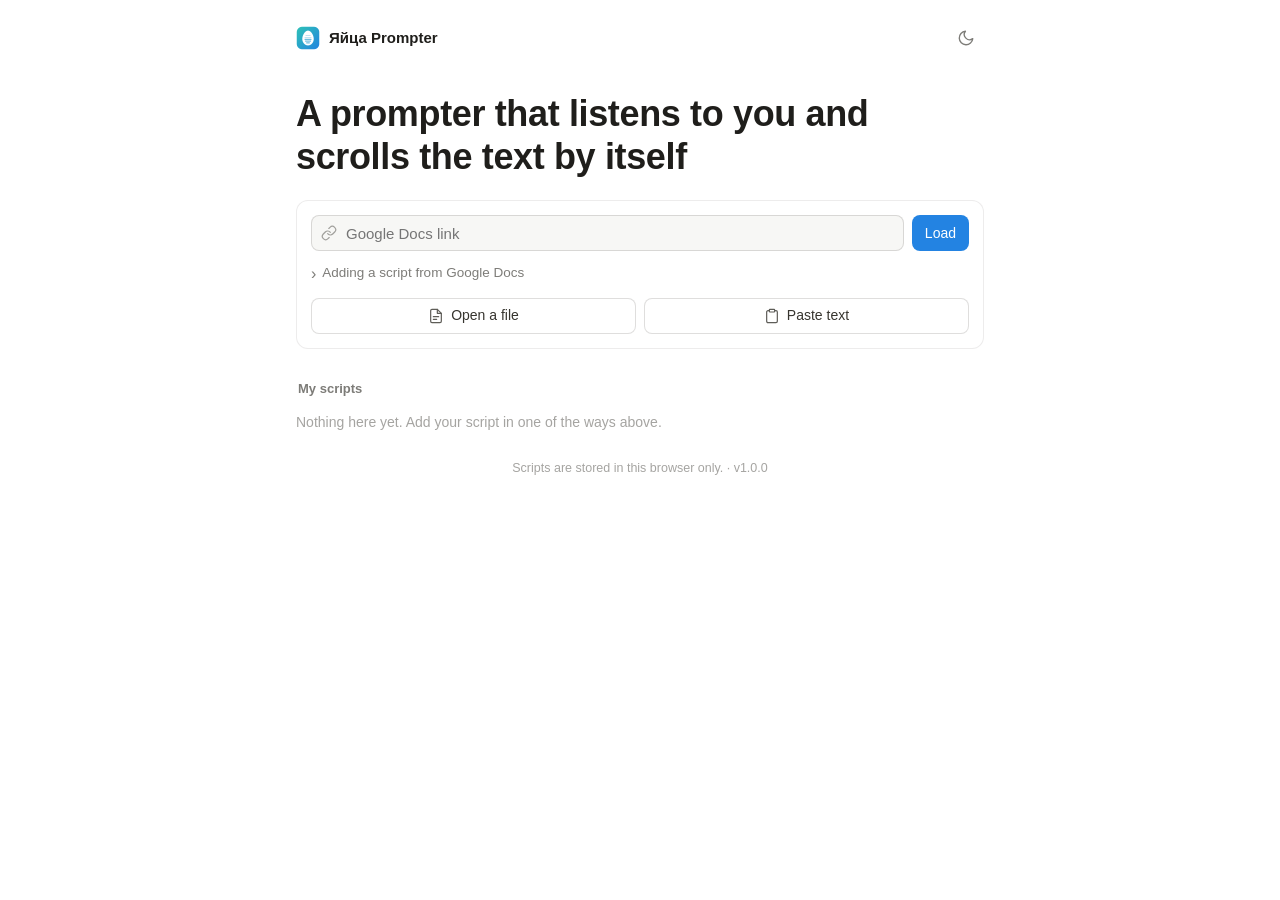
==== prompter/index.html @ 9dfcc815 "Яйца Суфлёр: суфлёр, который слушает и сам листает текст (prompter/) Co-Authored-By: Claude Opus 5.5" ====
<!doctype html>
<html lang="ru">
<head>
  <meta charset="utf-8">
  <meta name="viewport" content="width=device-width, initial-scale=1, viewport-fit=cover">
  <title>Яйца Суфлёр</title>
  <meta name="description" content="Суфлёр, который слушает вас и сам листает текст">
  <script>
    // theme before first paint, so there is no flash
    try { const t = JSON.parse(localStorage.getItem('sufler.settings') || '{}').theme; if (t === 'light' || t === 'dark') document.documentElement.dataset.theme = t; } catch {}
  </script>
  <link rel="preconnect" href="https://fonts.googleapis.com">
  <link rel="preconnect" href="https://fonts.gstatic.com" crossorigin>
  <link rel="stylesheet" href="https://fonts.googleapis.com/css2?family=Golos+Text:wght@400;500;600&family=Inter:wght@400;500;600&family=PT+Serif:wght@400;700&display=swap">
  <link rel="stylesheet" href="style.css?v=1.0.0">
  <link rel="manifest" href="manifest.webmanifest">
  <meta name="theme-color" content="#191919" media="(prefers-color-scheme: dark)">
  <meta name="theme-color" content="#ffffff" media="(prefers-color-scheme: light)">
  <link rel="icon" type="image/png" href="icon-192.png">
  <link rel="apple-touch-icon" href="icon-192.png">
  <meta name="apple-mobile-web-app-capable" content="yes">
  <meta name="mobile-web-app-capable" content="yes">
</head>
<body>
  <main id="view"></main>
  <div id="toasts" aria-live="polite"></div>
  <script type="module" src="app.js?v=1.0.0"></script>
</body>
</html>
---- prompter/style.css ----
/* Яйца Суфлёр — Notion-like, calm, made for reading */
:root {
  --font: ui-sans-serif, -apple-system, BlinkMacSystemFont, "Segoe UI Variable Text", "Segoe UI", Helvetica, Arial, sans-serif;
  --bg: #ffffff;
  --bg-2: #f7f7f5;
  --bg-3: #f1f1ef;
  --hover: rgba(55, 53, 47, 0.06);
  --active: rgba(55, 53, 47, 0.1);
  --border: rgba(55, 53, 47, 0.09);
  --border-strong: rgba(55, 53, 47, 0.16);
  --text: #37352f;
  --text-strong: #1f1e1b;
  --text-2: rgba(55, 53, 47, 0.65);
  --text-3: rgba(55, 53, 47, 0.45);
  --accent: #2383e2;
  --accent-hover: #0077d4;
  --accent-soft: rgba(35, 131, 226, 0.12);
  --green: #0f7b6c;
  --warn: #d9730d;
  --danger: #eb5757;
  --shadow: 0 0 0 1px rgba(15, 15, 15, 0.05), 0 3px 6px rgba(15, 15, 15, 0.1), 0 9px 24px rgba(15, 15, 15, 0.2);
  /* prompter text */
  --p-text: #1f1e1b;
  --p-read: rgba(55, 53, 47, 0.28);
  --p-note: #9b6b17;
  --ease: cubic-bezier(0.2, 0.8, 0.2, 1);
  color-scheme: light;
}
@media (prefers-color-scheme: dark) {
  :root:not([data-theme="light"]) {
    --bg: #191919; --bg-2: #202020; --bg-3: #262626;
    --hover: rgba(255, 255, 255, 0.055); --active: rgba(255, 255, 255, 0.09);
    --border: rgba(255, 255, 255, 0.08); --border-strong: rgba(255, 255, 255, 0.14);
    --text: rgba(255, 255, 255, 0.81); --text-strong: rgba(255, 255, 255, 0.94);
    --text-2: rgba(255, 255, 255, 0.52); --text-3: rgba(255, 255, 255, 0.32);
    --accent-soft: rgba(35, 131, 226, 0.2); --green: #4dab9a;
    --shadow: 0 0 0 1px rgba(255, 255, 255, 0.07), 0 3px 6px rgba(0, 0, 0, 0.3), 0 9px 24px rgba(0, 0, 0, 0.45);
    --p-text: #ededeb; --p-read: rgba(255, 255, 255, 0.24); --p-note: #d9a74a;
    color-scheme: dark;
  }
}
:root[data-theme="dark"] {
  --bg: #191919; --bg-2: #202020; --bg-3: #262626;
  --hover: rgba(255, 255, 255, 0.055); --active: rgba(255, 255, 255, 0.09);
  --border: rgba(255, 255, 255, 0.08); --border-strong: rgba(255, 255, 255, 0.14);
  --text: rgba(255, 255, 255, 0.81); --text-strong: rgba(255, 255, 255, 0.94);
  --text-2: rgba(255, 255, 255, 0.52); --text-3: rgba(255, 255, 255, 0.32);
  --accent-soft: rgba(35, 131, 226, 0.2); --green: #4dab9a;
  --shadow: 0 0 0 1px rgba(255, 255, 255, 0.07), 0 3px 6px rgba(0, 0, 0, 0.3), 0 9px 24px rgba(0, 0, 0, 0.45);
  --p-text: #ededeb; --p-read: rgba(255, 255, 255, 0.24); --p-note: #d9a74a;
  color-scheme: dark;
}

* { box-sizing: border-box; }
html, body { margin: 0; height: 100%; }
body {
  background: var(--bg);
  color: var(--text);
  font: 15px/1.5 var(--font);
  -webkit-font-smoothing: antialiased;
  -webkit-tap-highlight-color: transparent;
  transition: background-color 0.2s, color 0.2s;
}
button, input, textarea, select { font: inherit; color: inherit; }
button { cursor: pointer; }
a { color: inherit; text-decoration: none; }
[hidden] { display: none !important; }
.ic { width: 18px; height: 18px; flex: none; }

#view.enter { animation: enter 0.22s var(--ease); }
@keyframes enter { from { opacity: 0; transform: translateY(4px); } }

/* buttons */
.btn {
  display: inline-flex; align-items: center; justify-content: center; gap: 7px;
  height: 36px; padding: 0 12px; border-radius: 8px;
  border: 1px solid var(--border-strong); background: var(--bg);
  font-weight: 500; font-size: 14px; color: var(--text); white-space: nowrap;
  transition: background-color 0.12s, border-color 0.12s, transform 0.08s;
}
.btn:hover { background: var(--hover); }
.btn:active { transform: scale(0.98); background: var(--active); }
.btn.primary { background: var(--accent); border-color: transparent; color: #fff; }
.btn.primary:hover { background: var(--accent-hover); }
.btn .ic { width: 16px; height: 16px; opacity: 0.8; }
.icon-btn {
  display: inline-grid; place-items: center; width: 36px; height: 36px; border-radius: 8px;
  border: 0; background: transparent; color: var(--text-2); transition: background-color 0.12s, color 0.12s;
}
.icon-btn:hover { background: var(--hover); color: var(--text); }
.icon-btn:active { background: var(--active); }

/* ---------- home ---------- */
.home { max-width: 720px; margin: 0 auto; padding: max(12px, env(safe-area-inset-top)) 16px 40px; }
.home-top { display: flex; align-items: center; justify-content: space-between; height: 52px; }
.brand { display: flex; align-items: center; gap: 9px; font-weight: 600; color: var(--text-strong); padding: 4px 6px; margin-left: -6px; border-radius: 6px; }
.brand:hover { background: var(--hover); }
.brand img { width: 24px; height: 24px; border-radius: 6px; }
.hero h1 { font-size: clamp(26px, 5.5vw, 36px); line-height: 1.2; font-weight: 700; color: var(--text-strong); margin: 28px 0 22px; letter-spacing: -0.01em; }
.card { border: 1px solid var(--border); border-radius: 12px; padding: 14px; background: var(--bg); }
.gdoc { display: flex; align-items: center; gap: 8px; }
.gfield { position: relative; flex: 1; min-width: 0; display: flex; }
.gdoc input {
  flex: 1; min-width: 0; height: 36px; padding: 0 10px 0 34px;
  border-radius: 8px; border: 1px solid var(--border-strong); background: var(--bg-2); outline: none;
  transition: border-color 0.12s, box-shadow 0.12s;
}
.gdoc input:focus { border-color: var(--accent); box-shadow: 0 0 0 3px var(--accent-soft); }
.field-ic { position: absolute; left: 10px; top: 10px; display: inline-flex; color: var(--text-3); pointer-events: none; z-index: 1; }
.field-ic .ic { width: 16px; height: 16px; }
.hint { margin: 10px 0 0; font-size: 13.5px; color: var(--text-2); }
.hint summary { cursor: pointer; list-style: none; display: inline-flex; gap: 6px; align-items: center; padding: 2px 4px; margin-left: -4px; border-radius: 5px; }
.hint summary::before { content: "›"; display: inline-block; transition: transform 0.15s; font-size: 16px; line-height: 1; }
.hint[open] summary::before { transform: rotate(90deg); }
.hint summary:hover { background: var(--hover); }
.hint p { margin: 6px 0 0 14px; }
.import-row { display: flex; gap: 8px; margin-top: 12px; flex-wrap: wrap; }
.import-row .btn { flex: 1; }
.scripts h2 { font-size: 13px; font-weight: 600; color: var(--text-2); margin: 30px 0 6px 2px; }
.empty, .foot, .muted { color: var(--text-3); font-size: 14px; }
.foot { margin-top: 26px; font-size: 12.5px; text-align: center; }
.row { position: relative; display: flex; align-items: center; border-radius: 8px; transition: background-color 0.12s; }
.row:hover { background: var(--hover); }
.row-main { flex: 1; min-width: 0; display: flex; align-items: center; gap: 10px; padding: 9px 6px; }
.row-ic { display: grid; place-items: center; width: 34px; height: 34px; border-radius: 8px; background: var(--bg-3); color: var(--text-2); flex: none; }
.row-text { min-width: 0; display: flex; flex-direction: column; }
.row-text b { font-weight: 500; color: var(--text-strong); overflow: hidden; text-overflow: ellipsis; white-space: nowrap; }
.row-text small { color: var(--text-3); font-size: 12.5px; }
.row-more { opacity: 0.7; margin-right: 2px; }
.row-bar { position: absolute; left: 50px; right: 46px; bottom: 3px; height: 2px; border-radius: 2px; background: var(--border); overflow: hidden; }
.row-bar::after { content: ""; position: absolute; inset: 0 auto 0 0; width: var(--p); background: var(--accent); opacity: 0.7; }
.menu {
  position: absolute; right: 4px; top: 44px; z-index: 5; min-width: 230px; padding: 5px;
  background: var(--bg); border-radius: 10px; box-shadow: var(--shadow);
  animation: pop 0.14s var(--ease); transform-origin: top right;
}
@keyframes pop { from { opacity: 0; transform: scale(0.96); } }
.menu button { display: flex; gap: 9px; align-items: center; width: 100%; padding: 7px 9px; border: 0; background: none; border-radius: 6px; text-align: left; font-size: 14px; }
.menu button:hover { background: var(--hover); }
.menu .ic { width: 16px; height: 16px; color: var(--text-2); }
.menu .danger { color: var(--danger); }
.menu .danger .ic { color: var(--danger); }

/* ---------- editor ---------- */
.editor { max-width: 760px; margin: 0 auto; padding: max(8px, env(safe-area-inset-top)) 16px 24px; display: flex; flex-direction: column; height: 100dvh; }
.ed-top { display: flex; align-items: center; gap: 10px; height: 52px; }
.ed-count { flex: 1; color: var(--text-3); font-size: 13px; }
.ed-title { border: 0; outline: none; background: none; font-size: 30px; font-weight: 700; color: var(--text-strong); padding: 12px 0 6px; }
.ed-title::placeholder, .ed-text::placeholder { color: var(--text-3); }
.ed-text { flex: 1; border: 0; outline: none; resize: none; background: none; font: 17px/1.65 var(--font); color: var(--text); padding: 6px 0; }
.ed-hint { color: var(--text-3); font-size: 13px; margin: 8px 0 0; }

/* ---------- prompter ---------- */
.prompter { position: fixed; inset: 0; overflow: hidden; background: var(--bg); user-select: none; -webkit-user-select: none; }
.stage { position: absolute; inset: 0; overflow: hidden; touch-action: none; cursor: grab; }
.dragging .stage { cursor: grabbing; }
.mirror .flip { transform: scaleX(-1); }
.flip { position: absolute; inset: 0; }
.text {
  position: absolute; left: 0; right: 0; top: 0;
  padding: 0 max(var(--p-margin), 18px);
  max-width: 34em; margin: 0 auto;
  font-family: var(--p-font); font-size: var(--p-size); line-height: var(--p-line);
  font-weight: 500; letter-spacing: 0.003em; word-spacing: 0.06em;
  color: var(--p-text);
  font-kerning: normal; text-rendering: optimizeLegibility;
  hyphens: none; overflow-wrap: break-word;
  will-change: transform;
  transition: opacity 0.16s ease;
}
.serif .text { font-weight: 400; }
.text.hide { opacity: 0; }
.text p { margin: 0 0 0.75em; }
.text span { transition: color 0.45s ease; border-radius: 0.15em; }
.text span.r { color: var(--p-read); }
.text .note { color: var(--p-note); font-size: 0.8em; font-weight: 400; }
.text .note.r { color: var(--p-note); }
.text .end { height: 100vh; padding-top: 1em; color: var(--text-3); font-size: 0.5em; text-align: center; }
.text .end span { display: inline-block; padding: 0.3em 0.8em; border: 1px solid var(--border-strong); border-radius: 99px; }

.fade { position: absolute; left: 0; right: 0; pointer-events: none; }
.fade.top { top: 0; height: calc(var(--read) * 0.75); background: linear-gradient(var(--bg) 10%, transparent); }
.fade.bottom { bottom: 0; height: 14%; background: linear-gradient(transparent, var(--bg) 90%); }
.read-line { position: absolute; left: 0; right: 0; top: var(--read); pointer-events: none; }
.read-line i { position: absolute; top: calc(var(--p-size) * -0.42); width: 5px; height: calc(var(--p-size) * 0.84); border-radius: 3px; background: var(--accent); opacity: 0.85; }
.read-line i:first-child { left: 6px; }
.read-line i:last-child { right: 6px; }

.dot { position: absolute; top: max(14px, env(safe-area-inset-top)); right: 14px; width: 8px; height: 8px; border-radius: 50%; background: var(--text-3); opacity: 0; transition: opacity 0.3s; pointer-events: none; }
.running.bare .dot { opacity: 1; }
.dot.on { background: var(--green); }
.dot.warn { background: var(--warn); }
.dot.hit { animation: hit 0.6s ease-out; }
@keyframes hit { 0% { box-shadow: 0 0 0 0 color-mix(in srgb, var(--green) 60%, transparent); } 100% { box-shadow: 0 0 0 9px transparent; } }

.bar {
  position: absolute; left: 0; right: 0; display: flex; align-items: center; gap: 8px;
  padding: 8px max(12px, env(safe-area-inset-right)) 8px max(12px, env(safe-area-inset-left));
  background: color-mix(in srgb, var(--bg) 86%, transparent);
  backdrop-filter: blur(14px); -webkit-backdrop-filter: blur(14px);
  transition: transform 0.32s var(--ease), opacity 0.25s;
  z-index: 3;
}
.top-bar { top: 0; padding-top: max(8px, env(safe-area-inset-top)); border-bottom: 1px solid var(--border); }
.bottom-bar { bottom: 0; padding-bottom: max(12px, env(safe-area-inset-bottom)); border-top: 1px solid var(--border); justify-content: space-between; }
.bare .top-bar { transform: translateY(-100%); opacity: 0; pointer-events: none; }
.bare .bottom-bar { transform: translateY(100%); opacity: 0; pointer-events: none; }
.bar-title { flex: 1; min-width: 0; display: flex; flex-direction: column; align-items: center; line-height: 1.25; }
.bar-title b { font-weight: 600; font-size: 14px; color: var(--text-strong); max-width: 100%; overflow: hidden; text-overflow: ellipsis; white-space: nowrap; }
.status { font-size: 12px; color: var(--text-3); display: inline-flex; align-items: center; gap: 5px; }
.status.on { color: var(--green); }
.status.on::before { content: ""; width: 6px; height: 6px; border-radius: 50%; background: currentColor; animation: breathe 1.6s ease-in-out infinite; }
.status.warn { color: var(--warn); }
@keyframes breathe { 50% { opacity: 0.35; } }

.pill {
  display: inline-flex; align-items: center; gap: 7px; height: 44px; padding: 0 14px; min-width: 112px;
  border-radius: 22px; border: 1px solid var(--border-strong); background: var(--bg); font-weight: 500; font-size: 14px;
  transition: background-color 0.12s, transform 0.08s;
}
.pill:hover { background: var(--hover); }
.pill:active { transform: scale(0.97); }
.play {
  width: 60px; height: 60px; border-radius: 50%; border: 0; background: var(--accent); color: #fff;
  display: grid; place-items: center; box-shadow: 0 4px 14px rgba(35, 131, 226, 0.35);
  transition: transform 0.1s, background-color 0.12s;
}
.play:hover { background: var(--accent-hover); }
.play:active { transform: scale(0.94); }
.play .ic { width: 24px; height: 24px; }
.clock { min-width: 112px; display: flex; flex-direction: column; align-items: flex-end; line-height: 1.2; }
.clock b { font-variant-numeric: tabular-nums; font-weight: 600; font-size: 16px; color: var(--text-strong); }
.clock small { color: var(--text-3); font-size: 12px; white-space: nowrap; }
.progress { position: absolute; left: 0; right: 0; top: -1px; height: 2px; }
.progress i { display: block; height: 100%; width: 0; background: var(--accent); transition: width 0.5s ease; }

/* sheet */
.sheet-wrap { position: fixed; inset: 0; z-index: 10; }
.scrim { position: absolute; inset: 0; background: rgba(15, 15, 15, 0.45); opacity: 0; transition: opacity 0.2s; }
.sheet {
  position: absolute; left: 0; right: 0; bottom: 0; margin: 0 auto; max-width: 560px; max-height: 86dvh;
  display: flex; flex-direction: column;
  background: var(--bg); border-radius: 14px 14px 0 0; box-shadow: var(--shadow);
  transform: translateY(100%); transition: transform 0.28s var(--ease);
}
@media (min-width: 700px) { .sheet { bottom: 50%; border-radius: 14px; transform: translateY(calc(50% + 24px)); opacity: 0; transition: transform 0.22s var(--ease), opacity 0.18s; } }
.open .scrim { opacity: 1; }
.open .sheet { transform: none; }
@media (min-width: 700px) { .open .sheet { transform: translateY(50%); opacity: 1; } }
.grab { width: 36px; height: 4px; border-radius: 2px; background: var(--border-strong); margin: 8px auto 0; }
@media (min-width: 700px) { .grab { display: none; } }
.sheet-top { display: flex; align-items: center; justify-content: space-between; padding: 6px 10px 2px 18px; }
.sheet-top h2 { font-size: 16px; font-weight: 600; margin: 0; color: var(--text-strong); }
.sheet-body { overflow-y: auto; padding: 4px 18px max(18px, env(safe-area-inset-bottom)); overscroll-behavior: contain; }
.sheet h3 { font-size: 12px; font-weight: 600; color: var(--text-3); text-transform: uppercase; letter-spacing: 0.04em; margin: 20px 0 6px; }
.set { display: flex; align-items: center; justify-content: space-between; gap: 14px; min-height: 42px; }
.set > span { font-size: 14.5px; white-space: nowrap; }
.set.col { flex-direction: column; align-items: stretch; gap: 6px; padding: 6px 0; }
.range { display: flex; align-items: center; gap: 10px; flex: 1; max-width: 300px; }
.range output { min-width: 40px; text-align: right; font-variant-numeric: tabular-nums; color: var(--text-2); font-size: 13.5px; }
input[type="range"] { flex: 1; accent-color: var(--accent); height: 28px; }
.seg { display: flex; padding: 3px; gap: 2px; border-radius: 9px; background: var(--bg-3); }
.seg button { flex: 1; border: 0; background: none; padding: 7px 6px; border-radius: 7px; font-size: 13.5px; color: var(--text-2); transition: background-color 0.15s, color 0.15s, box-shadow 0.15s; }
.seg button.on { background: var(--bg); color: var(--text-strong); box-shadow: 0 1px 2px rgba(0, 0, 0, 0.12), 0 0 0 1px var(--border); font-weight: 500; }
.toggle { display: flex; align-items: center; justify-content: space-between; gap: 14px; min-height: 46px; cursor: pointer; }
.toggle span { display: flex; flex-direction: column; font-size: 14.5px; }
.toggle small { color: var(--text-3); font-size: 12.5px; }
.toggle input { position: absolute; opacity: 0; pointer-events: none; }
.toggle i { flex: none; width: 34px; height: 20px; border-radius: 10px; background: var(--border-strong); position: relative; transition: background-color 0.18s; }
.toggle i::after { content: ""; position: absolute; top: 2px; left: 2px; width: 16px; height: 16px; border-radius: 50%; background: #fff; box-shadow: 0 1px 2px rgba(0, 0, 0, 0.25); transition: transform 0.18s var(--ease); }
.toggle input:checked + i { background: var(--accent); }
.toggle input:checked + i::after { transform: translateX(14px); }
.help { margin: 6px 0 0; background: var(--bg-2); border-radius: 10px; padding: 10px 12px; font-size: 14px; }
.help summary { cursor: pointer; font-weight: 500; }
.help ul { margin: 8px 0 2px; padding-left: 18px; color: var(--text-2); }
.help li { margin: 4px 0; }
.takes { list-style: none; margin: 0; padding: 0; }
.takes button { display: flex; gap: 10px; width: 100%; text-align: left; border: 0; background: none; padding: 7px 6px; border-radius: 6px; font-size: 14px; }
.takes button:hover { background: var(--hover); }
.takes b { font-variant-numeric: tabular-nums; font-weight: 600; min-width: 52px; }
.takes span { color: var(--text-2); overflow: hidden; text-overflow: ellipsis; white-space: nowrap; }
.row-btns { display: flex; flex-wrap: wrap; gap: 8px; margin-top: 12px; }

/* toasts */
#toasts { position: fixed; left: 0; right: 0; top: max(64px, calc(env(safe-area-inset-top) + 56px)); display: flex; flex-direction: column; align-items: center; gap: 6px; z-index: 20; pointer-events: none; padding: 0 16px; }
.toast {
  max-width: 520px; padding: 8px 14px; border-radius: 9px; font-size: 14px; text-align: center;
  background: var(--text-strong); color: var(--bg); box-shadow: var(--shadow);
  opacity: 0; transform: translateY(-6px) scale(0.98); transition: opacity 0.2s, transform 0.25s var(--ease);
}
.toast.in { opacity: 1; transform: none; }

@media (prefers-reduced-motion: reduce) {
  *, *::before, *::after { animation-duration: 0.01ms !important; transition-duration: 0.01ms !important; }
}

/* focus chunk: the next sentence(s) bright, the text after it dimmer, the read text faint */
.text.hl { color: var(--p-ahead); }
.text.hl span.f { color: var(--p-text); }
.text.hl span.r { color: var(--p-read); }
:root { --p-ahead: rgba(55, 53, 47, 0.55); }
:root[data-theme="dark"] { --p-ahead: rgba(255, 255, 255, 0.5); }
@media (prefers-color-scheme: dark) { :root:not([data-theme="light"]) { --p-ahead: rgba(255, 255, 255, 0.5); } }

.size-btn { font: 600 15px/1 var(--font); width: 34px; }
.size-btn.big { font-size: 19px; }
.size-btn sup { font-size: 0.6em; margin-left: 1px; }

/* landscape phone: low screen, so thin bars and a smaller play button */
@media (orientation: landscape) and (max-height: 520px) {
  .top-bar { padding-top: 4px; padding-bottom: 4px; }
  .bottom-bar { padding-top: 4px; padding-bottom: max(6px, env(safe-area-inset-bottom)); }
  .play { width: 46px; height: 46px; }
  .play .ic { width: 20px; height: 20px; }
  .pill { height: 36px; }
  .bar-title b { font-size: 13px; }
  .fade.bottom { height: 10%; }
  .sheet { max-height: 94dvh; }
}
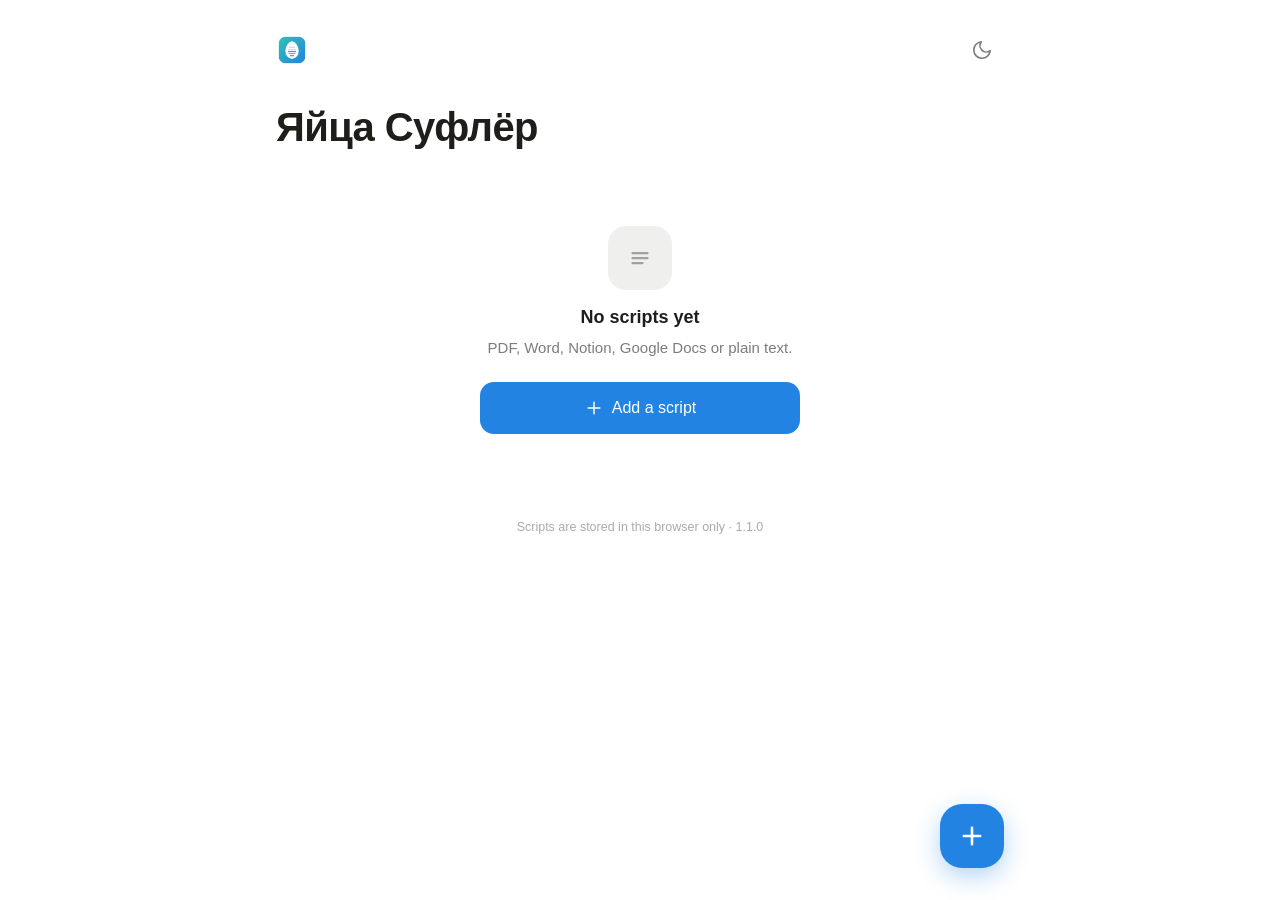
==== commit dcbba53d: "Яйца Суфлёр 1.1: любой файл, заголовки, интерфейс под телефон и компьютер; название всегда кириллице" ====
--- a/prompter/index.html
+++ b/prompter/index.html
@@ -12,7 +12,7 @@
   <link rel="preconnect" href="https://fonts.googleapis.com">
   <link rel="preconnect" href="https://fonts.gstatic.com" crossorigin>
   <link rel="stylesheet" href="https://fonts.googleapis.com/css2?family=Golos+Text:wght@400;500;600&family=Inter:wght@400;500;600&family=PT+Serif:wght@400;700&display=swap">
-  <link rel="stylesheet" href="style.css?v=1.0.0">
+  <link rel="stylesheet" href="style.css?v=1.1.0">
   <link rel="manifest" href="manifest.webmanifest">
   <meta name="theme-color" content="#191919" media="(prefers-color-scheme: dark)">
   <meta name="theme-color" content="#ffffff" media="(prefers-color-scheme: light)">
@@ -24,6 +24,6 @@
 <body>
   <main id="view"></main>
   <div id="toasts" aria-live="polite"></div>
-  <script type="module" src="app.js?v=1.0.0"></script>
+  <script type="module" src="app.js?v=1.1.0"></script>
 </body>
 </html>
--- a/prompter/style.css
+++ b/prompter/style.css
@@ -1,9 +1,10 @@
-/* Яйца Суфлёр — Notion-like, calm, made for reading */
+/* Яйца Суфлёр — Notion-like and minimal. Phone first (one hand, the thumb low on the right),
+   a roomier layout on a computer. Above all, made for reading. */
 :root {
   --font: ui-sans-serif, -apple-system, BlinkMacSystemFont, "Segoe UI Variable Text", "Segoe UI", Helvetica, Arial, sans-serif;
   --bg: #ffffff;
   --bg-2: #f7f7f5;
-  --bg-3: #f1f1ef;
+  --bg-3: #efefed;
   --hover: rgba(55, 53, 47, 0.06);
   --active: rgba(55, 53, 47, 0.1);
   --border: rgba(55, 53, 47, 0.09);
@@ -11,43 +12,44 @@
   --text: #37352f;
   --text-strong: #1f1e1b;
   --text-2: rgba(55, 53, 47, 0.65);
-  --text-3: rgba(55, 53, 47, 0.45);
+  --text-3: rgba(55, 53, 47, 0.42);
   --accent: #2383e2;
   --accent-hover: #0077d4;
   --accent-soft: rgba(35, 131, 226, 0.12);
   --green: #0f7b6c;
   --warn: #d9730d;
-  --danger: #eb5757;
-  --shadow: 0 0 0 1px rgba(15, 15, 15, 0.05), 0 3px 6px rgba(15, 15, 15, 0.1), 0 9px 24px rgba(15, 15, 15, 0.2);
-  /* prompter text */
+  --danger: #e03e3e;
+  --shadow: 0 0 0 1px rgba(15, 15, 15, 0.05), 0 3px 6px rgba(15, 15, 15, 0.08), 0 9px 24px rgba(15, 15, 15, 0.16);
   --p-text: #1f1e1b;
-  --p-read: rgba(55, 53, 47, 0.28);
+  --p-ahead: rgba(55, 53, 47, 0.55);
+  --p-read: rgba(55, 53, 47, 0.26);
   --p-note: #9b6b17;
   --ease: cubic-bezier(0.2, 0.8, 0.2, 1);
+  --tap: 52px;
   color-scheme: light;
 }
 @media (prefers-color-scheme: dark) {
   :root:not([data-theme="light"]) {
-    --bg: #191919; --bg-2: #202020; --bg-3: #262626;
+    --bg: #191919; --bg-2: #202020; --bg-3: #2a2a2a;
     --hover: rgba(255, 255, 255, 0.055); --active: rgba(255, 255, 255, 0.09);
     --border: rgba(255, 255, 255, 0.08); --border-strong: rgba(255, 255, 255, 0.14);
     --text: rgba(255, 255, 255, 0.81); --text-strong: rgba(255, 255, 255, 0.94);
     --text-2: rgba(255, 255, 255, 0.52); --text-3: rgba(255, 255, 255, 0.32);
     --accent-soft: rgba(35, 131, 226, 0.2); --green: #4dab9a;
     --shadow: 0 0 0 1px rgba(255, 255, 255, 0.07), 0 3px 6px rgba(0, 0, 0, 0.3), 0 9px 24px rgba(0, 0, 0, 0.45);
-    --p-text: #ededeb; --p-read: rgba(255, 255, 255, 0.24); --p-note: #d9a74a;
+    --p-text: #ededeb; --p-ahead: rgba(255, 255, 255, 0.5); --p-read: rgba(255, 255, 255, 0.22); --p-note: #d9a74a;
     color-scheme: dark;
   }
 }
 :root[data-theme="dark"] {
-  --bg: #191919; --bg-2: #202020; --bg-3: #262626;
+  --bg: #191919; --bg-2: #202020; --bg-3: #2a2a2a;
   --hover: rgba(255, 255, 255, 0.055); --active: rgba(255, 255, 255, 0.09);
   --border: rgba(255, 255, 255, 0.08); --border-strong: rgba(255, 255, 255, 0.14);
   --text: rgba(255, 255, 255, 0.81); --text-strong: rgba(255, 255, 255, 0.94);
   --text-2: rgba(255, 255, 255, 0.52); --text-3: rgba(255, 255, 255, 0.32);
   --accent-soft: rgba(35, 131, 226, 0.2); --green: #4dab9a;
   --shadow: 0 0 0 1px rgba(255, 255, 255, 0.07), 0 3px 6px rgba(0, 0, 0, 0.3), 0 9px 24px rgba(0, 0, 0, 0.45);
-  --p-text: #ededeb; --p-read: rgba(255, 255, 255, 0.24); --p-note: #d9a74a;
+  --p-text: #ededeb; --p-ahead: rgba(255, 255, 255, 0.5); --p-read: rgba(255, 255, 255, 0.22); --p-note: #d9a74a;
   color-scheme: dark;
 }
 
@@ -56,96 +58,168 @@
 body {
   background: var(--bg);
   color: var(--text);
-  font: 15px/1.5 var(--font);
+  font: 16px/1.5 var(--font);
   -webkit-font-smoothing: antialiased;
   -webkit-tap-highlight-color: transparent;
+  -webkit-text-size-adjust: 100%;
   transition: background-color 0.2s, color 0.2s;
 }
 button, input, textarea, select { font: inherit; color: inherit; }
 button { cursor: pointer; }
+button:disabled { opacity: 0.4; cursor: default; }
 a { color: inherit; text-decoration: none; }
 [hidden] { display: none !important; }
-.ic { width: 18px; height: 18px; flex: none; }
-
-#view.enter { animation: enter 0.22s var(--ease); }
-@keyframes enter { from { opacity: 0; transform: translateY(4px); } }
+.ic { width: 22px; height: 22px; flex: none; }
+
+#view.enter { animation: enter 0.24s var(--ease); }
+@keyframes enter { from { opacity: 0; transform: translateY(6px); } }
 
 /* buttons */
 .btn {
-  display: inline-flex; align-items: center; justify-content: center; gap: 7px;
-  height: 36px; padding: 0 12px; border-radius: 8px;
-  border: 1px solid var(--border-strong); background: var(--bg);
-  font-weight: 500; font-size: 14px; color: var(--text); white-space: nowrap;
-  transition: background-color 0.12s, border-color 0.12s, transform 0.08s;
-}
-.btn:hover { background: var(--hover); }
-.btn:active { transform: scale(0.98); background: var(--active); }
-.btn.primary { background: var(--accent); border-color: transparent; color: #fff; }
-.btn.primary:hover { background: var(--accent-hover); }
-.btn .ic { width: 16px; height: 16px; opacity: 0.8; }
+  display: inline-flex; align-items: center; justify-content: center; gap: 8px;
+  height: 44px; padding: 0 16px; border-radius: 12px; border: 0; background: var(--bg-3);
+  font-weight: 500; font-size: 15px; color: var(--text-strong); white-space: nowrap;
+  transition: background-color 0.12s, transform 0.1s var(--ease), opacity 0.15s;
+}
+.btn:active:not(:disabled) { transform: scale(0.97); background: var(--active); }
+.btn.primary { background: var(--accent); color: #fff; }
+.btn.primary:active:not(:disabled) { background: var(--accent-hover); }
+.btn.big { height: var(--tap); width: 100%; font-size: 16px; border-radius: 14px; }
+.btn .ic { width: 20px; height: 20px; }
 .icon-btn {
-  display: inline-grid; place-items: center; width: 36px; height: 36px; border-radius: 8px;
-  border: 0; background: transparent; color: var(--text-2); transition: background-color 0.12s, color 0.12s;
-}
-.icon-btn:hover { background: var(--hover); color: var(--text); }
-.icon-btn:active { background: var(--active); }
+  display: inline-grid; place-items: center; width: 44px; height: 44px; border-radius: 12px; flex: none;
+  border: 0; background: transparent; color: var(--text-2); transition: background-color 0.12s, color 0.12s, transform 0.1s;
+}
+.icon-btn:active { background: var(--active); transform: scale(0.94); }
+@media (hover: hover) {
+  .btn:hover:not(:disabled) { filter: brightness(0.96); }
+  .icon-btn:hover, .ctl:hover { background: var(--hover); color: var(--text); }
+  .ctl.round:hover { background: var(--active); }
+  .row:hover, .action:hover, .takes button:hover, .ol:hover { background: var(--hover); }
+}
 
 /* ---------- home ---------- */
-.home { max-width: 720px; margin: 0 auto; padding: max(12px, env(safe-area-inset-top)) 16px 40px; }
+.home { max-width: 640px; margin: 0 auto; min-height: 100dvh; padding: max(8px, env(safe-area-inset-top)) 16px calc(110px + env(safe-area-inset-bottom)); }
 .home-top { display: flex; align-items: center; justify-content: space-between; height: 52px; }
-.brand { display: flex; align-items: center; gap: 9px; font-weight: 600; color: var(--text-strong); padding: 4px 6px; margin-left: -6px; border-radius: 6px; }
-.brand:hover { background: var(--hover); }
-.brand img { width: 24px; height: 24px; border-radius: 6px; }
-.hero h1 { font-size: clamp(26px, 5.5vw, 36px); line-height: 1.2; font-weight: 700; color: var(--text-strong); margin: 28px 0 22px; letter-spacing: -0.01em; }
-.card { border: 1px solid var(--border); border-radius: 12px; padding: 14px; background: var(--bg); }
-.gdoc { display: flex; align-items: center; gap: 8px; }
-.gfield { position: relative; flex: 1; min-width: 0; display: flex; }
-.gdoc input {
-  flex: 1; min-width: 0; height: 36px; padding: 0 10px 0 34px;
-  border-radius: 8px; border: 1px solid var(--border-strong); background: var(--bg-2); outline: none;
-  transition: border-color 0.12s, box-shadow 0.12s;
-}
-.gdoc input:focus { border-color: var(--accent); box-shadow: 0 0 0 3px var(--accent-soft); }
-.field-ic { position: absolute; left: 10px; top: 10px; display: inline-flex; color: var(--text-3); pointer-events: none; z-index: 1; }
-.field-ic .ic { width: 16px; height: 16px; }
-.hint { margin: 10px 0 0; font-size: 13.5px; color: var(--text-2); }
-.hint summary { cursor: pointer; list-style: none; display: inline-flex; gap: 6px; align-items: center; padding: 2px 4px; margin-left: -4px; border-radius: 5px; }
-.hint summary::before { content: "›"; display: inline-block; transition: transform 0.15s; font-size: 16px; line-height: 1; }
-.hint[open] summary::before { transform: rotate(90deg); }
-.hint summary:hover { background: var(--hover); }
-.hint p { margin: 6px 0 0 14px; }
-.import-row { display: flex; gap: 8px; margin-top: 12px; flex-wrap: wrap; }
-.import-row .btn { flex: 1; }
-.scripts h2 { font-size: 13px; font-weight: 600; color: var(--text-2); margin: 30px 0 6px 2px; }
-.empty, .foot, .muted { color: var(--text-3); font-size: 14px; }
-.foot { margin-top: 26px; font-size: 12.5px; text-align: center; }
-.row { position: relative; display: flex; align-items: center; border-radius: 8px; transition: background-color 0.12s; }
-.row:hover { background: var(--hover); }
-.row-main { flex: 1; min-width: 0; display: flex; align-items: center; gap: 10px; padding: 9px 6px; }
-.row-ic { display: grid; place-items: center; width: 34px; height: 34px; border-radius: 8px; background: var(--bg-3); color: var(--text-2); flex: none; }
-.row-text { min-width: 0; display: flex; flex-direction: column; }
-.row-text b { font-weight: 500; color: var(--text-strong); overflow: hidden; text-overflow: ellipsis; white-space: nowrap; }
-.row-text small { color: var(--text-3); font-size: 12.5px; }
-.row-more { opacity: 0.7; margin-right: 2px; }
-.row-bar { position: absolute; left: 50px; right: 46px; bottom: 3px; height: 2px; border-radius: 2px; background: var(--border); overflow: hidden; }
-.row-bar::after { content: ""; position: absolute; inset: 0 auto 0 0; width: var(--p); background: var(--accent); opacity: 0.7; }
-.menu {
-  position: absolute; right: 4px; top: 44px; z-index: 5; min-width: 230px; padding: 5px;
-  background: var(--bg); border-radius: 10px; box-shadow: var(--shadow);
-  animation: pop 0.14s var(--ease); transform-origin: top right;
-}
-@keyframes pop { from { opacity: 0; transform: scale(0.96); } }
-.menu button { display: flex; gap: 9px; align-items: center; width: 100%; padding: 7px 9px; border: 0; background: none; border-radius: 6px; text-align: left; font-size: 14px; }
-.menu button:hover { background: var(--hover); }
-.menu .ic { width: 16px; height: 16px; color: var(--text-2); }
-.menu .danger { color: var(--danger); }
-.menu .danger .ic { color: var(--danger); }
+.brand { display: grid; place-items: center; width: 44px; height: 44px; margin-left: -6px; border-radius: 12px; }
+.brand img { width: 28px; height: 28px; border-radius: 8px; }
+.large { font-size: 32px; line-height: 1.15; font-weight: 700; color: var(--text-strong); margin: 18px 0 14px; letter-spacing: -0.015em; }
+.row { position: relative; display: flex; align-items: center; gap: 4px; border-radius: 14px; margin: 0 -8px; transition: background-color 0.12s; }
+.row:active { background: var(--hover); }
+.row-main { flex: 1; min-width: 0; display: flex; flex-direction: column; gap: 2px; padding: 14px 8px 14px 12px; }
+.row-main b { font-weight: 600; font-size: 17px; color: var(--text-strong); overflow: hidden; text-overflow: ellipsis; white-space: nowrap; }
+.row-main small { color: var(--text-3); font-size: 14px; }
+.row-bar { display: block; height: 3px; margin-top: 8px; border-radius: 2px; background: var(--border); overflow: hidden; }
+.row-bar i { display: block; height: 100%; background: var(--accent); border-radius: 2px; }
+.row-more { margin-right: 4px; }
+.empty { text-align: center; padding: 56px 12px; color: var(--text-2); }
+.empty-ic { display: inline-grid; place-items: center; width: 64px; height: 64px; border-radius: 18px; background: var(--bg-3); color: var(--text-3); margin-bottom: 14px; }
+.empty-ic .ic { width: 30px; height: 30px; }
+.empty b { display: block; font-size: 18px; color: var(--text-strong); font-weight: 600; }
+.empty p { margin: 6px 0 22px; font-size: 15px; }
+.empty .btn { max-width: 320px; }
+.foot { margin-top: 28px; font-size: 12.5px; text-align: center; color: var(--text-3); }
+.fab {
+  position: fixed; right: max(20px, env(safe-area-inset-right)); bottom: max(24px, calc(env(safe-area-inset-bottom) + 12px));
+  width: 64px; height: 64px; border-radius: 22px; border: 0; background: var(--accent); color: #fff;
+  display: grid; place-items: center; box-shadow: 0 8px 24px rgba(35, 131, 226, 0.35);
+  transition: transform 0.15s var(--ease), background-color 0.12s; z-index: 4;
+}
+.fab:active { transform: scale(0.92); background: var(--accent-hover); }
+.fab .ic { width: 28px; height: 28px; stroke-width: 2.2; }
+body.dropping::after {
+  content: attr(data-drop-text); position: fixed; inset: 12px; z-index: 30; display: grid; place-items: center;
+  border: 2px dashed var(--accent); border-radius: 20px; background: color-mix(in srgb, var(--bg) 85%, transparent);
+  font-size: 20px; font-weight: 600; color: var(--accent); pointer-events: none;
+}
+
+/* ---------- sheets ---------- */
+.sheet-wrap { position: fixed; inset: 0; z-index: 10; }
+.scrim { position: absolute; inset: 0; background: rgba(15, 15, 15, 0.42); opacity: 0; transition: opacity 0.22s; }
+.sheet {
+  position: absolute; left: 0; right: 0; bottom: 0; margin: 0 auto; max-width: 560px; max-height: 90dvh;
+  display: flex; flex-direction: column;
+  background: var(--bg); border-radius: 20px 20px 0 0; box-shadow: var(--shadow);
+  transform: translateY(100%); transition: transform 0.3s var(--ease), opacity 0.2s;
+}
+.open .scrim { opacity: 1; }
+.open .sheet { transform: none; }
+.grab { width: 40px; height: 5px; border-radius: 3px; background: var(--border-strong); margin: 8px auto 2px; flex: none; }
+.sheet-body { overflow-y: auto; padding: 6px 18px max(20px, calc(env(safe-area-inset-bottom) + 12px)); overscroll-behavior: contain; }
+.sheet-top { display: flex; align-items: center; justify-content: space-between; margin-right: -8px; }
+.sheet-title { font-size: 20px; font-weight: 700; margin: 8px 0 14px; color: var(--text-strong); overflow: hidden; text-overflow: ellipsis; white-space: nowrap; }
+.sheet-top .sheet-title { margin: 8px 0; }
+.sheet h3 { font-size: 13px; font-weight: 600; color: var(--text-3); margin: 26px 0 4px; }
+.drop {
+  display: flex; flex-direction: column; align-items: center; justify-content: center; gap: 6px; text-align: center;
+  min-height: 150px; padding: 18px; border-radius: 18px; border: 1.5px dashed var(--border-strong); background: var(--bg-2);
+  cursor: pointer; transition: border-color 0.15s, background-color 0.15s, transform 0.15s var(--ease);
+}
+.drop:active { transform: scale(0.985); }
+.drop.over { border-color: var(--accent); background: var(--accent-soft); }
+.drop-ic { display: grid; place-items: center; width: 48px; height: 48px; border-radius: 14px; background: var(--bg); color: var(--accent); box-shadow: 0 0 0 1px var(--border); margin-bottom: 4px; }
+.drop b { font-size: 16px; font-weight: 600; color: var(--text-strong); }
+.drop small { font-size: 13px; color: var(--text-3); }
+.or { display: flex; align-items: center; gap: 12px; color: var(--text-3); font-size: 13px; margin: 16px 0 12px; }
+.or::before, .or::after { content: ""; flex: 1; height: 1px; background: var(--border); }
+.paste { display: flex; flex-direction: column; gap: 10px; }
+.paste textarea {
+  width: 100%; min-height: 52px; max-height: 220px; resize: none; border: 0; outline: none; border-radius: 14px;
+  background: var(--bg-3); padding: 14px; font-size: 16px; line-height: 1.45; color: var(--text-strong); transition: box-shadow 0.15s;
+}
+.paste textarea:focus { box-shadow: 0 0 0 2px var(--accent); }
+.paste textarea::placeholder { color: var(--text-3); }
+.action {
+  display: flex; align-items: center; gap: 14px; min-height: var(--tap); padding: 8px 12px; margin: 0 -12px;
+  width: calc(100% + 24px); border: 0; background: none; border-radius: 14px; text-align: left; font-size: 16px; color: var(--text-strong);
+  transition: background-color 0.12s;
+}
+.action:active { background: var(--hover); }
+.action .ic { color: var(--text-2); }
+.action span { display: flex; flex-direction: column; }
+.action.danger, .action.danger .ic { color: var(--danger); }
+.sheet-actions { margin-top: 18px; border-top: 1px solid var(--border); padding-top: 8px; }
+
+.set { display: flex; align-items: center; justify-content: space-between; gap: 14px; min-height: var(--tap); }
+.set > span { font-size: 16px; display: flex; flex-direction: column; }
+.set > span small, .toggle small { color: var(--text-3); font-size: 13px; }
+.set.col { flex-direction: column; align-items: stretch; gap: 8px; padding: 8px 0; }
+.range { display: flex; align-items: center; gap: 10px; flex: 1; max-width: 260px; }
+.range output { min-width: 42px; text-align: right; font-variant-numeric: tabular-nums; color: var(--text-2); font-size: 14px; }
+input[type="range"] { flex: 1; accent-color: var(--accent); height: 32px; }
+.stepper { display: flex; align-items: center; background: var(--bg-3); border-radius: 14px; flex: none; }
+.stepper button { width: 48px; height: 44px; border: 0; background: none; display: grid; place-items: center; border-radius: 14px; color: var(--text-strong); transition: background-color 0.12s, transform 0.1s; }
+.stepper button:active { background: var(--active); transform: scale(0.94); }
+.stepper b { min-width: 34px; text-align: center; font-variant-numeric: tabular-nums; font-weight: 600; }
+.seg { display: flex; padding: 3px; gap: 2px; border-radius: 13px; background: var(--bg-3); }
+.seg button { flex: 1; border: 0; background: none; height: 40px; padding: 0 6px; border-radius: 10px; font-size: 14.5px; color: var(--text-2); transition: background-color 0.18s, color 0.18s, box-shadow 0.18s; }
+.seg button.on { background: var(--bg); color: var(--text-strong); box-shadow: 0 1px 3px rgba(0, 0, 0, 0.14), 0 0 0 1px var(--border); font-weight: 500; }
+.toggle { display: flex; align-items: center; justify-content: space-between; gap: 14px; min-height: var(--tap); cursor: pointer; }
+.toggle span { display: flex; flex-direction: column; font-size: 16px; }
+.toggle input { position: absolute; opacity: 0; pointer-events: none; }
+.toggle i { flex: none; width: 50px; height: 30px; border-radius: 15px; background: var(--border-strong); position: relative; transition: background-color 0.2s; }
+.toggle i::after { content: ""; position: absolute; top: 3px; left: 3px; width: 24px; height: 24px; border-radius: 50%; background: #fff; box-shadow: 0 1px 3px rgba(0, 0, 0, 0.25); transition: transform 0.22s var(--ease); }
+.toggle input:checked + i { background: var(--accent); }
+.toggle input:checked + i::after { transform: translateX(20px); }
+.help { margin: 4px 0 0; background: var(--bg-2); border-radius: 14px; padding: 12px 14px; font-size: 15px; }
+.help summary { cursor: pointer; font-weight: 600; list-style: none; }
+.help summary::-webkit-details-marker { display: none; }
+.help ul { margin: 8px 0 2px; padding-left: 18px; color: var(--text-2); }
+.help li { margin: 5px 0; }
+.takes { list-style: none; margin: 0; padding: 0; }
+.takes button { display: flex; gap: 12px; width: calc(100% + 16px); min-height: 44px; align-items: center; text-align: left; border: 0; background: none; padding: 6px 8px; margin: 0 -8px; border-radius: 10px; font-size: 15px; }
+.takes button:active { background: var(--hover); }
+.takes b { font-variant-numeric: tabular-nums; font-weight: 600; min-width: 52px; }
+.takes span { color: var(--text-2); overflow: hidden; text-overflow: ellipsis; white-space: nowrap; }
+.row-btns { display: flex; flex-wrap: wrap; gap: 8px; margin-top: 10px; }
+.muted { color: var(--text-3); font-size: 15px; margin: 6px 0; }
 
 /* ---------- editor ---------- */
-.editor { max-width: 760px; margin: 0 auto; padding: max(8px, env(safe-area-inset-top)) 16px 24px; display: flex; flex-direction: column; height: 100dvh; }
-.ed-top { display: flex; align-items: center; gap: 10px; height: 52px; }
-.ed-count { flex: 1; color: var(--text-3); font-size: 13px; }
-.ed-title { border: 0; outline: none; background: none; font-size: 30px; font-weight: 700; color: var(--text-strong); padding: 12px 0 6px; }
+.editor { max-width: 760px; margin: 0 auto; padding: max(8px, env(safe-area-inset-top)) 16px 16px; display: flex; flex-direction: column; height: 100dvh; }
+.ed-top { display: flex; align-items: center; gap: 10px; height: 56px; }
+.ed-top .icon-btn { margin-left: -8px; }
+.ed-count { flex: 1; color: var(--text-3); font-size: 14px; }
+.ed-title { border: 0; outline: none; background: none; font-size: 28px; font-weight: 700; color: var(--text-strong); padding: 10px 0 6px; }
 .ed-title::placeholder, .ed-text::placeholder { color: var(--text-3); }
 .ed-text { flex: 1; border: 0; outline: none; resize: none; background: none; font: 17px/1.65 var(--font); color: var(--text); padding: 6px 0; }
 .ed-hint { color: var(--text-3); font-size: 13px; margin: 8px 0 0; }
@@ -154,8 +228,8 @@
 .prompter { position: fixed; inset: 0; overflow: hidden; background: var(--bg); user-select: none; -webkit-user-select: none; }
 .stage { position: absolute; inset: 0; overflow: hidden; touch-action: none; cursor: grab; }
 .dragging .stage { cursor: grabbing; }
+.flip { position: absolute; inset: 0; }
 .mirror .flip { transform: scaleX(-1); }
-.flip { position: absolute; inset: 0; }
 .text {
   position: absolute; left: 0; right: 0; top: 0;
   padding: 0 max(var(--p-margin), 18px);
@@ -170,121 +244,143 @@
 }
 .serif .text { font-weight: 400; }
 .text.hide { opacity: 0; }
-.text p { margin: 0 0 0.75em; }
-.text span { transition: color 0.45s ease; border-radius: 0.15em; }
+.text p, .text .blk { margin: 0 0 0.75em; }
+.text span { transition: color 0.45s ease; }
+.text.hl { color: var(--p-ahead); }
+.text span.f { color: var(--p-text); }
 .text span.r { color: var(--p-read); }
-.text .note { color: var(--p-note); font-size: 0.8em; font-weight: 400; }
-.text .note.r { color: var(--p-note); }
-.text .end { height: 100vh; padding-top: 1em; color: var(--text-3); font-size: 0.5em; text-align: center; }
-.text .end span { display: inline-block; padding: 0.3em 0.8em; border: 1px solid var(--border-strong); border-radius: 99px; }
+.text .note, .text .note.r, .text .note.f { color: var(--p-note); font-size: 0.8em; font-weight: 400; }
+.text .end { height: 100vh; padding-top: 1em; color: var(--text-3); font-size: 0.45em; text-align: center; }
+.text .end span { display: inline-block; padding: 0.3em 0.9em; border: 1px solid var(--border-strong); border-radius: 99px; }
+/* document structure: a heading opens a block with air above it, list items hang their marker */
+.text .h1 { font-size: 1.3em; font-weight: 700; line-height: 1.25; letter-spacing: -0.01em; margin: 1.6em 0 0.55em; padding-top: 0.6em; border-top: 1px solid var(--border-strong); }
+.text .h2 { font-size: 1.12em; font-weight: 700; line-height: 1.3; margin: 1.3em 0 0.45em; }
+.text .h3 { font-weight: 650; margin: 1.1em 0 0.4em; }
+.text .h3 span.f, .text:not(.hl) .h3 span:not(.r) { color: var(--accent); }
+.text .h1:first-child, .text .h2:first-child, .text .h3:first-child { margin-top: 0; border-top: 0; padding-top: 0; }
+.text .li { padding-left: calc(1.15em + var(--d, 0) * 1.1em); margin-bottom: 0.4em; }
+.text .mk { display: inline-block; width: 1.15em; margin-left: -1.15em; font-style: normal; color: var(--text-3); font-weight: 500; }
+.text .li + p, .text .li + .h2, .text .li + .h3 { margin-top: 0.8em; }
 
 .fade { position: absolute; left: 0; right: 0; pointer-events: none; }
 .fade.top { top: 0; height: calc(var(--read) * 0.75); background: linear-gradient(var(--bg) 10%, transparent); }
-.fade.bottom { bottom: 0; height: 14%; background: linear-gradient(transparent, var(--bg) 90%); }
+.fade.bottom { bottom: 0; height: 12%; background: linear-gradient(transparent, var(--bg) 90%); }
 .read-line { position: absolute; left: 0; right: 0; top: var(--read); pointer-events: none; }
-.read-line i { position: absolute; top: calc(var(--p-size) * -0.42); width: 5px; height: calc(var(--p-size) * 0.84); border-radius: 3px; background: var(--accent); opacity: 0.85; }
+.read-line i { position: absolute; top: calc(var(--p-size) * -0.42); width: 4px; height: calc(var(--p-size) * 0.84); border-radius: 2px; background: var(--accent); opacity: 0.85; }
 .read-line i:first-child { left: 6px; }
 .read-line i:last-child { right: 6px; }
 
-.dot { position: absolute; top: max(14px, env(safe-area-inset-top)); right: 14px; width: 8px; height: 8px; border-radius: 50%; background: var(--text-3); opacity: 0; transition: opacity 0.3s; pointer-events: none; }
+.dot { position: absolute; top: max(16px, env(safe-area-inset-top)); right: 16px; width: 8px; height: 8px; border-radius: 50%; background: var(--text-3); opacity: 0; transition: opacity 0.3s; pointer-events: none; }
 .running.bare .dot { opacity: 1; }
 .dot.on { background: var(--green); }
 .dot.warn { background: var(--warn); }
 .dot.hit { animation: hit 0.6s ease-out; }
 @keyframes hit { 0% { box-shadow: 0 0 0 0 color-mix(in srgb, var(--green) 60%, transparent); } 100% { box-shadow: 0 0 0 9px transparent; } }
 
+.zoom-pill {
+  position: absolute; left: 50%; top: 18%; transform: translate(-50%, 6px) scale(0.96); z-index: 5;
+  padding: 6px 14px; border-radius: 99px; background: var(--text-strong); color: var(--bg);
+  font: 600 15px/1.2 var(--font); font-variant-numeric: tabular-nums;
+  opacity: 0; pointer-events: none; transition: opacity 0.2s, transform 0.25s var(--ease);
+}
+.zoom-pill.on { opacity: 0.9; transform: translate(-50%, 0) scale(1); }
+
 .bar {
-  position: absolute; left: 0; right: 0; display: flex; align-items: center; gap: 8px;
-  padding: 8px max(12px, env(safe-area-inset-right)) 8px max(12px, env(safe-area-inset-left));
-  background: color-mix(in srgb, var(--bg) 86%, transparent);
-  backdrop-filter: blur(14px); -webkit-backdrop-filter: blur(14px);
-  transition: transform 0.32s var(--ease), opacity 0.25s;
+  position: absolute; left: 0; right: 0; display: flex; align-items: center; gap: 10px;
+  padding-left: max(12px, env(safe-area-inset-left)); padding-right: max(12px, env(safe-area-inset-right));
+  background: color-mix(in srgb, var(--bg) 88%, transparent);
+  backdrop-filter: blur(16px); -webkit-backdrop-filter: blur(16px);
+  transition: transform 0.34s var(--ease), opacity 0.25s;
   z-index: 3;
 }
-.top-bar { top: 0; padding-top: max(8px, env(safe-area-inset-top)); border-bottom: 1px solid var(--border); }
-.bottom-bar { bottom: 0; padding-bottom: max(12px, env(safe-area-inset-bottom)); border-top: 1px solid var(--border); justify-content: space-between; }
+.top-bar { top: 0; height: calc(56px + env(safe-area-inset-top)); padding-top: env(safe-area-inset-top); }
+.bottom-bar { bottom: 0; height: calc(96px + env(safe-area-inset-bottom)); padding-bottom: env(safe-area-inset-bottom); gap: 12px; }
 .bare .top-bar { transform: translateY(-100%); opacity: 0; pointer-events: none; }
 .bare .bottom-bar { transform: translateY(100%); opacity: 0; pointer-events: none; }
-.bar-title { flex: 1; min-width: 0; display: flex; flex-direction: column; align-items: center; line-height: 1.25; }
-.bar-title b { font-weight: 600; font-size: 14px; color: var(--text-strong); max-width: 100%; overflow: hidden; text-overflow: ellipsis; white-space: nowrap; }
-.status { font-size: 12px; color: var(--text-3); display: inline-flex; align-items: center; gap: 5px; }
+.bar-title { flex: 1; min-width: 0; display: flex; flex-direction: column; line-height: 1.25; }
+.bar-title b { font-weight: 600; font-size: 15px; color: var(--text-strong); overflow: hidden; text-overflow: ellipsis; white-space: nowrap; }
+.status { font-size: 13px; color: var(--text-3); display: inline-flex; align-items: center; gap: 6px; }
 .status.on { color: var(--green); }
-.status.on::before { content: ""; width: 6px; height: 6px; border-radius: 50%; background: currentColor; animation: breathe 1.6s ease-in-out infinite; }
+.status.on::before { content: ""; width: 7px; height: 7px; border-radius: 50%; background: currentColor; animation: breathe 1.6s ease-in-out infinite; }
 .status.warn { color: var(--warn); }
 @keyframes breathe { 50% { opacity: 0.35; } }
-
-.pill {
-  display: inline-flex; align-items: center; gap: 7px; height: 44px; padding: 0 14px; min-width: 112px;
-  border-radius: 22px; border: 1px solid var(--border-strong); background: var(--bg); font-weight: 500; font-size: 14px;
-  transition: background-color 0.12s, transform 0.08s;
-}
-.pill:hover { background: var(--hover); }
-.pill:active { transform: scale(0.97); }
+.clock { display: flex; flex-direction: column; align-items: flex-end; line-height: 1.25; padding-right: 4px; }
+.clock b { font-variant-numeric: tabular-nums; font-weight: 600; font-size: 15px; color: var(--text-strong); }
+.clock small { color: var(--text-3); font-size: 12.5px; white-space: nowrap; }
+.grow { flex: 1; }
+.ctl {
+  display: grid; place-items: center; width: 52px; height: 52px; border-radius: 16px; border: 0; flex: none;
+  background: transparent; color: var(--text-2); transition: background-color 0.12s, transform 0.12s var(--ease);
+}
+.ctl.round { width: 60px; height: 60px; border-radius: 50%; background: var(--bg-3); color: var(--text-strong); }
+.ctl .ic { width: 26px; height: 26px; }
+.ctl:active { transform: scale(0.92); background: var(--active); }
 .play {
-  width: 60px; height: 60px; border-radius: 50%; border: 0; background: var(--accent); color: #fff;
-  display: grid; place-items: center; box-shadow: 0 4px 14px rgba(35, 131, 226, 0.35);
-  transition: transform 0.1s, background-color 0.12s;
-}
-.play:hover { background: var(--accent-hover); }
-.play:active { transform: scale(0.94); }
-.play .ic { width: 24px; height: 24px; }
-.clock { min-width: 112px; display: flex; flex-direction: column; align-items: flex-end; line-height: 1.2; }
-.clock b { font-variant-numeric: tabular-nums; font-weight: 600; font-size: 16px; color: var(--text-strong); }
-.clock small { color: var(--text-3); font-size: 12px; white-space: nowrap; }
-.progress { position: absolute; left: 0; right: 0; top: -1px; height: 2px; }
+  width: 72px; height: 72px; border-radius: 50%; border: 0; background: var(--accent); color: #fff; flex: none;
+  display: grid; place-items: center; box-shadow: 0 6px 18px rgba(35, 131, 226, 0.35);
+  transition: transform 0.12s var(--ease), background-color 0.12s;
+}
+.play:active { transform: scale(0.92); background: var(--accent-hover); }
+.play .ic { width: 28px; height: 28px; }
+.progress { position: absolute; left: 0; right: 0; top: 0; height: 2px; background: var(--border); }
 .progress i { display: block; height: 100%; width: 0; background: var(--accent); transition: width 0.5s ease; }
-
-/* sheet */
-.sheet-wrap { position: fixed; inset: 0; z-index: 10; }
-.scrim { position: absolute; inset: 0; background: rgba(15, 15, 15, 0.45); opacity: 0; transition: opacity 0.2s; }
-.sheet {
-  position: absolute; left: 0; right: 0; bottom: 0; margin: 0 auto; max-width: 560px; max-height: 86dvh;
-  display: flex; flex-direction: column;
-  background: var(--bg); border-radius: 14px 14px 0 0; box-shadow: var(--shadow);
-  transform: translateY(100%); transition: transform 0.28s var(--ease);
-}
-@media (min-width: 700px) { .sheet { bottom: 50%; border-radius: 14px; transform: translateY(calc(50% + 24px)); opacity: 0; transition: transform 0.22s var(--ease), opacity 0.18s; } }
-.open .scrim { opacity: 1; }
-.open .sheet { transform: none; }
-@media (min-width: 700px) { .open .sheet { transform: translateY(50%); opacity: 1; } }
-.grab { width: 36px; height: 4px; border-radius: 2px; background: var(--border-strong); margin: 8px auto 0; }
-@media (min-width: 700px) { .grab { display: none; } }
-.sheet-top { display: flex; align-items: center; justify-content: space-between; padding: 6px 10px 2px 18px; }
-.sheet-top h2 { font-size: 16px; font-weight: 600; margin: 0; color: var(--text-strong); }
-.sheet-body { overflow-y: auto; padding: 4px 18px max(18px, env(safe-area-inset-bottom)); overscroll-behavior: contain; }
-.sheet h3 { font-size: 12px; font-weight: 600; color: var(--text-3); text-transform: uppercase; letter-spacing: 0.04em; margin: 20px 0 6px; }
-.set { display: flex; align-items: center; justify-content: space-between; gap: 14px; min-height: 42px; }
-.set > span { font-size: 14.5px; white-space: nowrap; }
-.set.col { flex-direction: column; align-items: stretch; gap: 6px; padding: 6px 0; }
-.range { display: flex; align-items: center; gap: 10px; flex: 1; max-width: 300px; }
-.range output { min-width: 40px; text-align: right; font-variant-numeric: tabular-nums; color: var(--text-2); font-size: 13.5px; }
-input[type="range"] { flex: 1; accent-color: var(--accent); height: 28px; }
-.seg { display: flex; padding: 3px; gap: 2px; border-radius: 9px; background: var(--bg-3); }
-.seg button { flex: 1; border: 0; background: none; padding: 7px 6px; border-radius: 7px; font-size: 13.5px; color: var(--text-2); transition: background-color 0.15s, color 0.15s, box-shadow 0.15s; }
-.seg button.on { background: var(--bg); color: var(--text-strong); box-shadow: 0 1px 2px rgba(0, 0, 0, 0.12), 0 0 0 1px var(--border); font-weight: 500; }
-.toggle { display: flex; align-items: center; justify-content: space-between; gap: 14px; min-height: 46px; cursor: pointer; }
-.toggle span { display: flex; flex-direction: column; font-size: 14.5px; }
-.toggle small { color: var(--text-3); font-size: 12.5px; }
-.toggle input { position: absolute; opacity: 0; pointer-events: none; }
-.toggle i { flex: none; width: 34px; height: 20px; border-radius: 10px; background: var(--border-strong); position: relative; transition: background-color 0.18s; }
-.toggle i::after { content: ""; position: absolute; top: 2px; left: 2px; width: 16px; height: 16px; border-radius: 50%; background: #fff; box-shadow: 0 1px 2px rgba(0, 0, 0, 0.25); transition: transform 0.18s var(--ease); }
-.toggle input:checked + i { background: var(--accent); }
-.toggle input:checked + i::after { transform: translateX(14px); }
-.help { margin: 6px 0 0; background: var(--bg-2); border-radius: 10px; padding: 10px 12px; font-size: 14px; }
-.help summary { cursor: pointer; font-weight: 500; }
-.help ul { margin: 8px 0 2px; padding-left: 18px; color: var(--text-2); }
-.help li { margin: 4px 0; }
-.takes { list-style: none; margin: 0; padding: 0; }
-.takes button { display: flex; gap: 10px; width: 100%; text-align: left; border: 0; background: none; padding: 7px 6px; border-radius: 6px; font-size: 14px; }
-.takes button:hover { background: var(--hover); }
-.takes b { font-variant-numeric: tabular-nums; font-weight: 600; min-width: 52px; }
-.takes span { color: var(--text-2); overflow: hidden; text-overflow: ellipsis; white-space: nowrap; }
-.row-btns { display: flex; flex-wrap: wrap; gap: 8px; margin-top: 12px; }
+.outline { display: none; }
+
+/* landscape phone: little height, so thin bars; the controls stay on the right */
+@media (orientation: landscape) and (max-height: 520px) {
+  .top-bar { height: calc(46px + env(safe-area-inset-top)); }
+  .bottom-bar { height: calc(72px + env(safe-area-inset-bottom)); }
+  .play { width: 58px; height: 58px; }
+  .ctl.round { width: 50px; height: 50px; }
+  .ctl { width: 46px; height: 46px; }
+  .fade.bottom { height: 8%; }
+  .sheet { max-height: 96dvh; }
+}
+
+/* ---------- computer: wider column, more text on screen, table of contents, centered dialogs ---------- */
+@media (min-width: 1024px) and (hover: hover) {
+  .home { max-width: 760px; padding-top: 24px; }
+  .large { font-size: 40px; margin: 28px 0 20px; }
+  .fab { right: calc(50% - 380px + 16px); bottom: 32px; }
+  .sheet { bottom: 50%; border-radius: 20px; transform: translateY(calc(50% + 30px)); opacity: 0; max-height: 84vh; }
+  .open .sheet { transform: translateY(50%); opacity: 1; }
+  .grab { display: none; }
+  .sheet-body { padding: 18px 26px 26px; }
+  .drop { min-height: 200px; }
+
+  .text { max-width: 44em; padding: 0 max(var(--p-margin), 48px); }
+  .has-outline .stage, .has-outline .fade, .has-outline .read-line { left: 280px; }
+  .outline {
+    display: block; position: absolute; left: 0; top: 56px; bottom: 76px; width: 280px; z-index: 2;
+    overflow-y: auto; padding: 18px 12px 18px 16px; border-right: 1px solid var(--border);
+  }
+  .outline h2 { font-size: 12px; font-weight: 600; color: var(--text-3); margin: 0 8px 8px; text-transform: uppercase; letter-spacing: 0.05em; }
+  .ol {
+    display: block; width: 100%; text-align: left; border: 0; background: none; border-radius: 8px;
+    padding: 6px 8px; font-size: 14px; line-height: 1.35; color: var(--text-2); transition: background-color 0.12s, color 0.12s;
+  }
+  .ol.l1 { font-weight: 600; color: var(--text); margin-top: 6px; }
+  .ol.l2 { padding-left: 18px; }
+  .ol.l3 { padding-left: 30px; font-size: 13.5px; }
+  .ol.on { background: var(--accent-soft); color: var(--accent); }
+  .bare .outline { opacity: 0.35; transition: opacity 0.3s; }
+  .bare .outline:hover { opacity: 1; }
+  .top-bar { height: 56px; }
+  .bottom-bar { height: 76px; justify-content: center; }
+  .bottom-bar .grow { flex: 0 0 24px; }
+  .ctl.round { width: 48px; height: 48px; }
+  .ctl .ic { width: 22px; height: 22px; }
+  .play { width: 56px; height: 56px; }
+  .play .ic { width: 24px; height: 24px; }
+  .fade.bottom { height: 10%; }
+  .read-line i:first-child { left: 14px; }
+  .read-line i:last-child { right: 14px; }
+}
 
 /* toasts */
-#toasts { position: fixed; left: 0; right: 0; top: max(64px, calc(env(safe-area-inset-top) + 56px)); display: flex; flex-direction: column; align-items: center; gap: 6px; z-index: 20; pointer-events: none; padding: 0 16px; }
+#toasts { position: fixed; left: 0; right: 0; top: max(66px, calc(env(safe-area-inset-top) + 60px)); display: flex; flex-direction: column; align-items: center; gap: 6px; z-index: 20; pointer-events: none; padding: 0 16px; }
 .toast {
-  max-width: 520px; padding: 8px 14px; border-radius: 9px; font-size: 14px; text-align: center;
+  max-width: 520px; padding: 10px 16px; border-radius: 14px; font-size: 15px; text-align: center;
   background: var(--text-strong); color: var(--bg); box-shadow: var(--shadow);
   opacity: 0; transform: translateY(-6px) scale(0.98); transition: opacity 0.2s, transform 0.25s var(--ease);
 }
@@ -293,27 +389,3 @@
 @media (prefers-reduced-motion: reduce) {
   *, *::before, *::after { animation-duration: 0.01ms !important; transition-duration: 0.01ms !important; }
 }
-
-/* focus chunk: the next sentence(s) bright, the text after it dimmer, the read text faint */
-.text.hl { color: var(--p-ahead); }
-.text.hl span.f { color: var(--p-text); }
-.text.hl span.r { color: var(--p-read); }
-:root { --p-ahead: rgba(55, 53, 47, 0.55); }
-:root[data-theme="dark"] { --p-ahead: rgba(255, 255, 255, 0.5); }
-@media (prefers-color-scheme: dark) { :root:not([data-theme="light"]) { --p-ahead: rgba(255, 255, 255, 0.5); } }
-
-.size-btn { font: 600 15px/1 var(--font); width: 34px; }
-.size-btn.big { font-size: 19px; }
-.size-btn sup { font-size: 0.6em; margin-left: 1px; }
-
-/* landscape phone: low screen, so thin bars and a smaller play button */
-@media (orientation: landscape) and (max-height: 520px) {
-  .top-bar { padding-top: 4px; padding-bottom: 4px; }
-  .bottom-bar { padding-top: 4px; padding-bottom: max(6px, env(safe-area-inset-bottom)); }
-  .play { width: 46px; height: 46px; }
-  .play .ic { width: 20px; height: 20px; }
-  .pill { height: 36px; }
-  .bar-title b { font-size: 13px; }
-  .fade.bottom { height: 10%; }
-  .sheet { max-height: 94dvh; }
-}
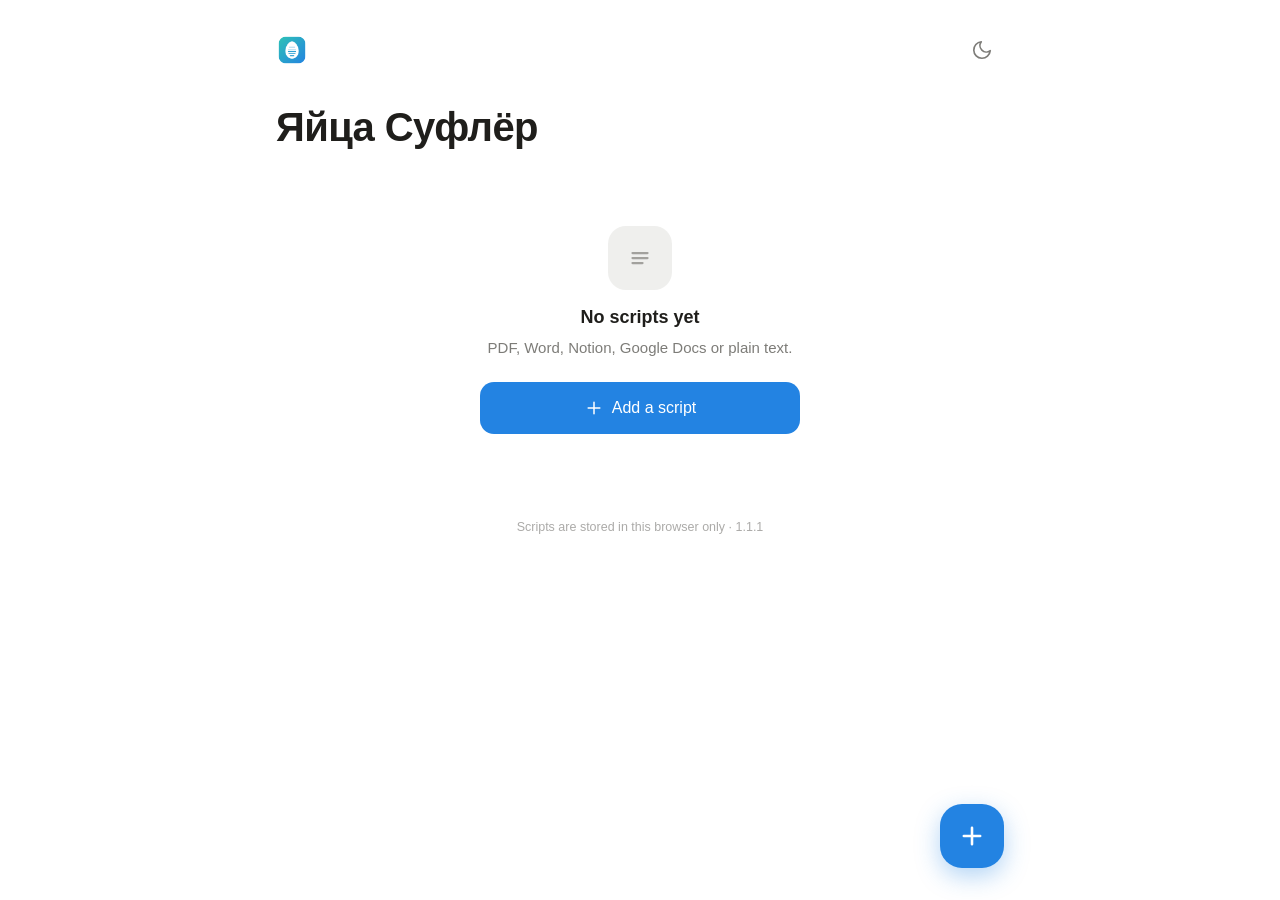
==== commit 3f90d26d: "Яйца Суфлёр 1.1.1: распознавание речи всегда через облако Co-Authored-By: Claude Opus 5.5 <noreply@a" ====
--- a/prompter/index.html
+++ b/prompter/index.html
@@ -12,7 +12,7 @@
   <link rel="preconnect" href="https://fonts.googleapis.com">
   <link rel="preconnect" href="https://fonts.gstatic.com" crossorigin>
   <link rel="stylesheet" href="https://fonts.googleapis.com/css2?family=Golos+Text:wght@400;500;600&family=Inter:wght@400;500;600&family=PT+Serif:wght@400;700&display=swap">
-  <link rel="stylesheet" href="style.css?v=1.1.0">
+  <link rel="stylesheet" href="style.css?v=1.1.1">
   <link rel="manifest" href="manifest.webmanifest">
   <meta name="theme-color" content="#191919" media="(prefers-color-scheme: dark)">
   <meta name="theme-color" content="#ffffff" media="(prefers-color-scheme: light)">
@@ -24,6 +24,6 @@
 <body>
   <main id="view"></main>
   <div id="toasts" aria-live="polite"></div>
-  <script type="module" src="app.js?v=1.1.0"></script>
+  <script type="module" src="app.js?v=1.1.1"></script>
 </body>
 </html>
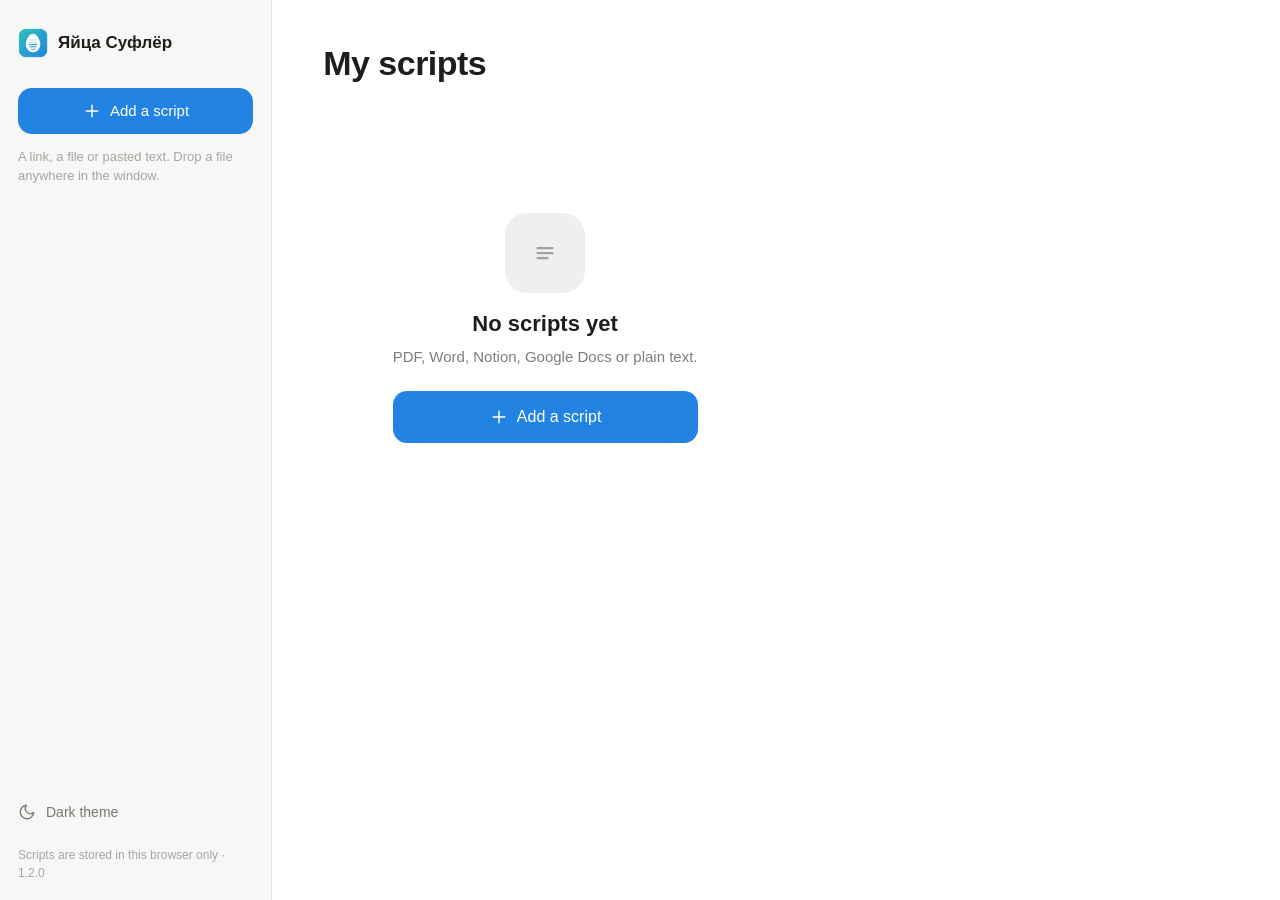
==== commit f819899a: "Яйца Суфлёр 1.2: компьютерная раскладка на всю ширину Co-Authored-By: Claude Opus 5.5 <noreply@anthr" ====
--- a/prompter/index.html
+++ b/prompter/index.html
@@ -12,7 +12,7 @@
   <link rel="preconnect" href="https://fonts.googleapis.com">
   <link rel="preconnect" href="https://fonts.gstatic.com" crossorigin>
   <link rel="stylesheet" href="https://fonts.googleapis.com/css2?family=Golos+Text:wght@400;500;600&family=Inter:wght@400;500;600&family=PT+Serif:wght@400;700&display=swap">
-  <link rel="stylesheet" href="style.css?v=1.1.1">
+  <link rel="stylesheet" href="style.css?v=1.2.0">
   <link rel="manifest" href="manifest.webmanifest">
   <meta name="theme-color" content="#191919" media="(prefers-color-scheme: dark)">
   <meta name="theme-color" content="#ffffff" media="(prefers-color-scheme: light)">
@@ -24,6 +24,6 @@
 <body>
   <main id="view"></main>
   <div id="toasts" aria-live="polite"></div>
-  <script type="module" src="app.js?v=1.1.1"></script>
+  <script type="module" src="app.js?v=1.2.0"></script>
 </body>
 </html>
--- a/prompter/style.css
+++ b/prompter/style.css
@@ -337,11 +337,56 @@
   .sheet { max-height: 96dvh; }
 }
 
-/* ---------- computer: wider column, more text on screen, table of contents, centered dialogs ---------- */
+/* phone by default: the computer-only parts stay hidden */
+.side, .d-only, .row-ex, .drop-strip { display: none; }
+
+/* ---------- computer: full-width layout, wider prompter column, table of contents, centered dialogs ---------- */
 @media (min-width: 1024px) and (hover: hover) {
-  .home { max-width: 760px; padding-top: 24px; }
-  .large { font-size: 40px; margin: 28px 0 20px; }
-  .fab { right: calc(50% - 380px + 16px); bottom: 32px; }
+  .m-only, .home-top, .fab { display: none !important; }
+  .d-only { display: inline; }
+  .home { max-width: none; margin: 0; padding: 0; display: grid; grid-template-columns: 272px minmax(0, 1fr); min-height: 100vh; }
+  .side {
+    display: flex; flex-direction: column; gap: 14px; position: sticky; top: 0; height: 100vh;
+    padding: 22px 18px 18px; background: var(--bg-2); border-right: 1px solid var(--border);
+  }
+  .side-brand { display: flex; align-items: center; gap: 10px; padding: 6px 8px; margin: 0 -8px 10px; border-radius: 10px; font-weight: 700; font-size: 17px; color: var(--text-strong); }
+  .side-brand:hover { background: var(--hover); }
+  .side-brand img { width: 30px; height: 30px; border-radius: 8px; }
+  .side .btn.big { height: 46px; font-size: 15px; }
+  .side-hint { margin: 0; font-size: 13px; color: var(--text-3); line-height: 1.45; }
+  .side-theme { display: flex; align-items: center; gap: 10px; height: 40px; padding: 0 10px; margin: 0 -10px; border: 0; background: none; border-radius: 10px; color: var(--text-2); font-size: 14px; text-align: left; }
+  .side-theme:hover { background: var(--hover); color: var(--text); }
+  .side-theme .ic { width: 18px; height: 18px; }
+  .side-foot { margin: 0; font-size: 12px; color: var(--text-3); }
+  .home-main { padding: 44px clamp(32px, 4vw, 72px) 56px; min-width: 0; }
+  .large { font-size: 34px; margin: 0 0 22px; }
+  .home .foot { display: none; }
+  .drop-strip {
+    display: flex; align-items: center; gap: 14px; width: 100%; height: 76px; padding: 0 22px; margin-bottom: 26px;
+    border: 1.5px dashed var(--border-strong); border-radius: 16px; background: none; color: var(--text-2); text-align: left;
+    transition: border-color 0.15s, background-color 0.15s, color 0.15s;
+  }
+  .drop-strip:hover { border-color: var(--accent); background: var(--accent-soft); color: var(--accent); }
+  .drop-strip span { font-size: 15px; font-weight: 500; }
+  .drop-strip small { margin-left: auto; font-size: 13px; color: var(--text-3); }
+  #list { display: grid; grid-template-columns: repeat(auto-fill, minmax(300px, 1fr)); gap: 18px; }
+  .row {
+    margin: 0; border: 1px solid var(--border); border-radius: 16px; align-items: stretch; background: var(--bg);
+    transition: border-color 0.15s, box-shadow 0.2s, transform 0.2s var(--ease);
+  }
+  .row:hover { background: var(--bg); border-color: var(--border-strong); box-shadow: 0 6px 20px rgba(15, 15, 15, 0.08); transform: translateY(-2px); }
+  .row-main { padding: 20px 20px 18px; gap: 6px; min-height: 196px; }
+  .row-main b { white-space: normal; font-size: 18px; line-height: 1.3; display: -webkit-box; -webkit-line-clamp: 2; -webkit-box-orient: vertical; padding-right: 30px; }
+  .row-ex { display: -webkit-box; -webkit-line-clamp: 4; -webkit-box-orient: vertical; overflow: hidden; margin-top: 6px; font-size: 14px; line-height: 1.55; color: var(--text-2); flex: 1; }
+  .row-bar { margin-top: 12px; }
+  .row-more { position: absolute; top: 12px; right: 10px; margin: 0; opacity: 0; transition: opacity 0.15s; }
+  .row:hover .row-more, .row-more:focus-visible { opacity: 1; }
+  .empty { padding: 12vh 0; max-width: 520px; margin: 0 auto; }
+  .empty-ic { width: 80px; height: 80px; border-radius: 22px; }
+  .empty b { font-size: 22px; }
+  .editor { max-width: 1040px; padding: 24px 48px; }
+  .ed-title { font-size: 36px; }
+  .ed-text { font-size: 18px; }
   .sheet { bottom: 50%; border-radius: 20px; transform: translateY(calc(50% + 30px)); opacity: 0; max-height: 84vh; }
   .open .sheet { transform: translateY(50%); opacity: 1; }
   .grab { display: none; }
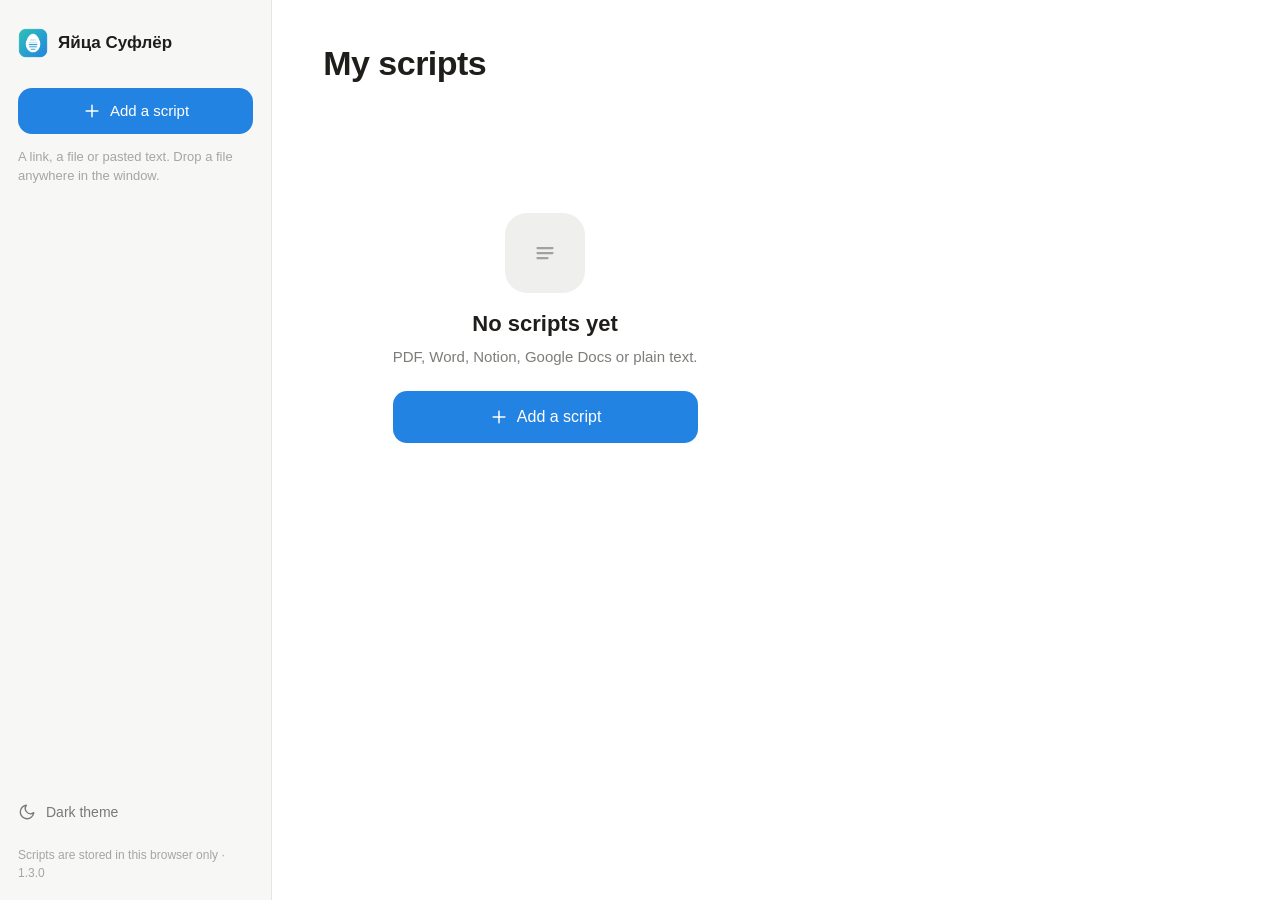
==== commit 917496ad: "Яйца Суфлёр 1.3: кнопки размера текста, голос в приложении для Android Co-Authored-By: Claude Opus 5" ====
--- a/prompter/index.html
+++ b/prompter/index.html
@@ -12,7 +12,7 @@
   <link rel="preconnect" href="https://fonts.googleapis.com">
   <link rel="preconnect" href="https://fonts.gstatic.com" crossorigin>
   <link rel="stylesheet" href="https://fonts.googleapis.com/css2?family=Golos+Text:wght@400;500;600&family=Inter:wght@400;500;600&family=PT+Serif:wght@400;700&display=swap">
-  <link rel="stylesheet" href="style.css?v=1.2.0">
+  <link rel="stylesheet" href="style.css?v=1.3.0">
   <link rel="manifest" href="manifest.webmanifest">
   <meta name="theme-color" content="#191919" media="(prefers-color-scheme: dark)">
   <meta name="theme-color" content="#ffffff" media="(prefers-color-scheme: light)">
@@ -24,6 +24,6 @@
 <body>
   <main id="view"></main>
   <div id="toasts" aria-live="polite"></div>
-  <script type="module" src="app.js?v=1.2.0"></script>
+  <script type="module" src="app.js?v=1.3.0"></script>
 </body>
 </html>
--- a/prompter/style.css
+++ b/prompter/style.css
@@ -434,3 +434,15 @@
 @media (prefers-reduced-motion: reduce) {
   *, *::before, *::after { animation-duration: 0.01ms !important; transition-duration: 0.01ms !important; }
 }
+
+/* A− / A+ in the top right corner */
+.sizes { display: flex; gap: 4px; margin-left: 4px; }
+.sz {
+  width: 46px; height: 44px; border: 0; border-radius: 12px; background: var(--bg-3); color: var(--text-strong);
+  font: 600 16px/1 var(--font); display: grid; place-items: center; transition: background-color 0.12s, transform 0.1s var(--ease);
+}
+.sz.big { font-size: 20px; }
+.sz sup { font-size: 0.6em; margin-left: 1px; }
+.sz:active { transform: scale(0.92); background: var(--active); }
+@media (hover: hover) { .sz:hover { background: var(--active); } }
+@media (max-width: 400px) { .clock small { display: none; } }
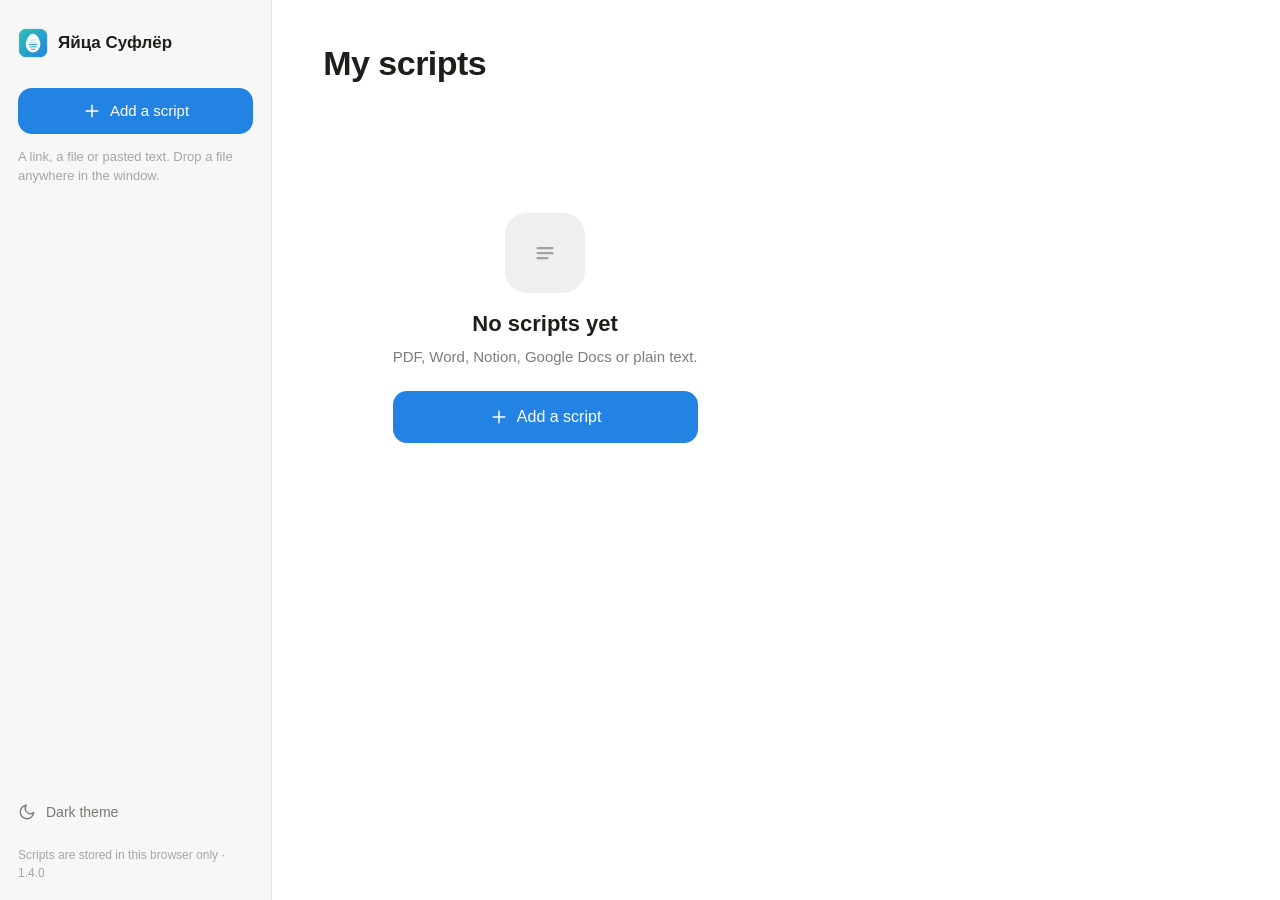
==== commit 2a12052d: "Яйца Суфлёр 1.4: суфлёр вверх ногами Co-Authored-By: Claude Opus 5.5 <noreply@anthropic.com>" ====
--- a/prompter/index.html
+++ b/prompter/index.html
@@ -12,7 +12,7 @@
   <link rel="preconnect" href="https://fonts.googleapis.com">
   <link rel="preconnect" href="https://fonts.gstatic.com" crossorigin>
   <link rel="stylesheet" href="https://fonts.googleapis.com/css2?family=Golos+Text:wght@400;500;600&family=Inter:wght@400;500;600&family=PT+Serif:wght@400;700&display=swap">
-  <link rel="stylesheet" href="style.css?v=1.3.0">
+  <link rel="stylesheet" href="style.css?v=1.4.0">
   <link rel="manifest" href="manifest.webmanifest">
   <meta name="theme-color" content="#191919" media="(prefers-color-scheme: dark)">
   <meta name="theme-color" content="#ffffff" media="(prefers-color-scheme: light)">
@@ -24,6 +24,6 @@
 <body>
   <main id="view"></main>
   <div id="toasts" aria-live="polite"></div>
-  <script type="module" src="app.js?v=1.3.0"></script>
+  <script type="module" src="app.js?v=1.4.0"></script>
 </body>
 </html>
--- a/prompter/style.css
+++ b/prompter/style.css
@@ -446,3 +446,8 @@
 .sz:active { transform: scale(0.92); background: var(--active); }
 @media (hover: hover) { .sz:hover { background: var(--active); } }
 @media (max-width: 400px) { .clock small { display: none; } }
+
+/* upside down: the phone stands on its head, the prompter with its sheets and toasts turns 180° */
+body.upside { transform: rotate(180deg); overflow: hidden; }
+body.turning { transition: transform 0.4s var(--ease); }
+.ctl.on { color: var(--accent); background: var(--accent-soft); }
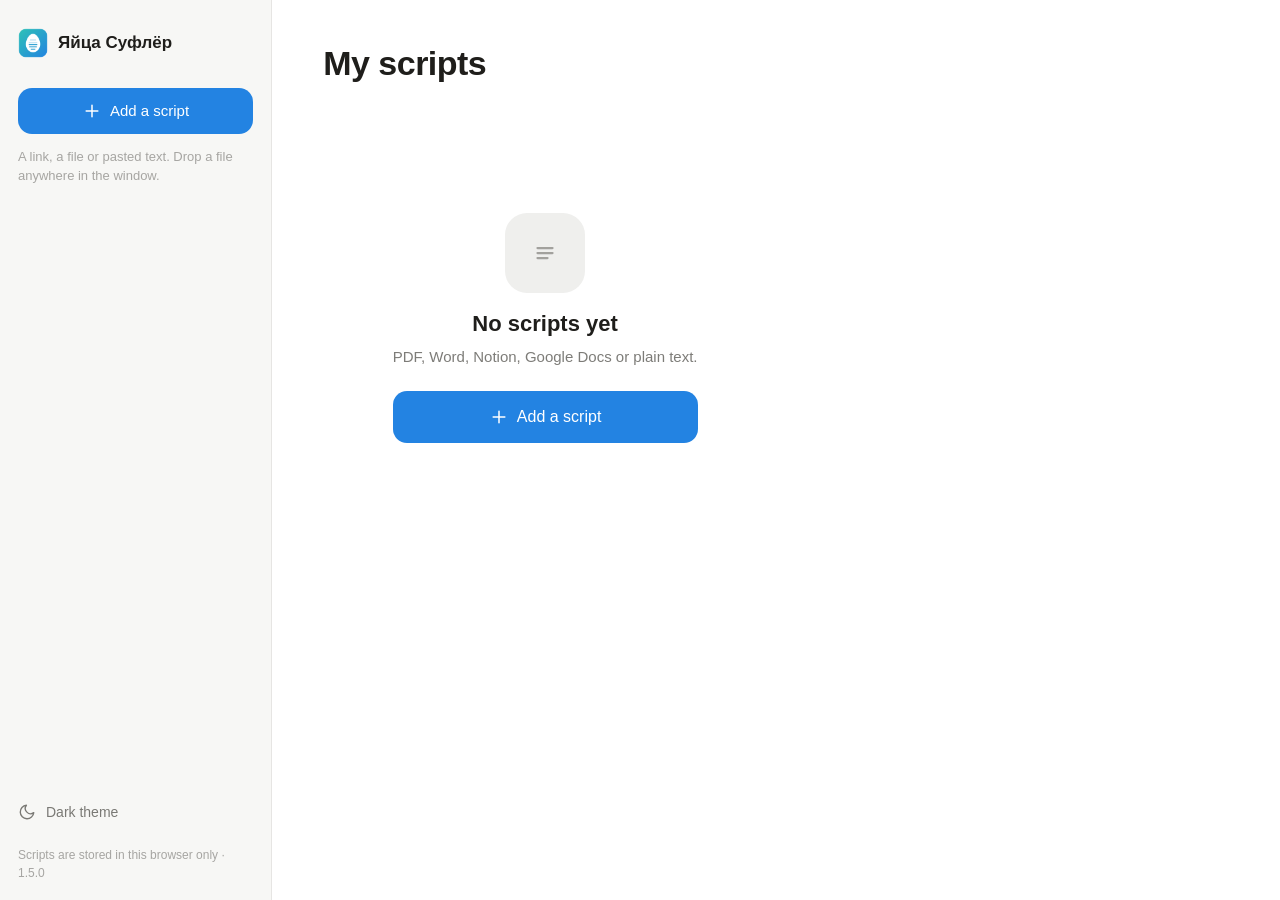
==== commit 288eb387: "Яйца Суфлёр 1.5: тихие дубли, прочитанное остаётся ярким, больше запаса сверху Co-Authored-By: Claud" ====
--- a/prompter/index.html
+++ b/prompter/index.html
@@ -12,7 +12,7 @@
   <link rel="preconnect" href="https://fonts.googleapis.com">
   <link rel="preconnect" href="https://fonts.gstatic.com" crossorigin>
   <link rel="stylesheet" href="https://fonts.googleapis.com/css2?family=Golos+Text:wght@400;500;600&family=Inter:wght@400;500;600&family=PT+Serif:wght@400;700&display=swap">
-  <link rel="stylesheet" href="style.css?v=1.4.0">
+  <link rel="stylesheet" href="style.css?v=1.5.0">
   <link rel="manifest" href="manifest.webmanifest">
   <meta name="theme-color" content="#191919" media="(prefers-color-scheme: dark)">
   <meta name="theme-color" content="#ffffff" media="(prefers-color-scheme: light)">
@@ -24,6 +24,6 @@
 <body>
   <main id="view"></main>
   <div id="toasts" aria-live="polite"></div>
-  <script type="module" src="app.js?v=1.4.0"></script>
+  <script type="module" src="app.js?v=1.5.0"></script>
 </body>
 </html>
--- a/prompter/style.css
+++ b/prompter/style.css
@@ -248,6 +248,7 @@
 .text span { transition: color 0.45s ease; }
 .text.hl { color: var(--p-ahead); }
 .text span.f { color: var(--p-text); }
+.text span.k { color: color-mix(in srgb, var(--p-text) 78%, var(--bg)); }
 .text span.r { color: var(--p-read); }
 .text .note, .text .note.r, .text .note.f { color: var(--p-note); font-size: 0.8em; font-weight: 400; }
 .text .end { height: 100vh; padding-top: 1em; color: var(--text-3); font-size: 0.45em; text-align: center; }
@@ -263,7 +264,7 @@
 .text .li + p, .text .li + .h2, .text .li + .h3 { margin-top: 0.8em; }
 
 .fade { position: absolute; left: 0; right: 0; pointer-events: none; }
-.fade.top { top: 0; height: calc(var(--read) * 0.75); background: linear-gradient(var(--bg) 10%, transparent); }
+.fade.top { top: 0; height: calc(var(--read) * 0.3); background: linear-gradient(var(--bg) 15%, transparent); }
 .fade.bottom { bottom: 0; height: 12%; background: linear-gradient(transparent, var(--bg) 90%); }
 .read-line { position: absolute; left: 0; right: 0; top: var(--read); pointer-events: none; }
 .read-line i { position: absolute; top: calc(var(--p-size) * -0.42); width: 4px; height: calc(var(--p-size) * 0.84); border-radius: 2px; background: var(--accent); opacity: 0.85; }
